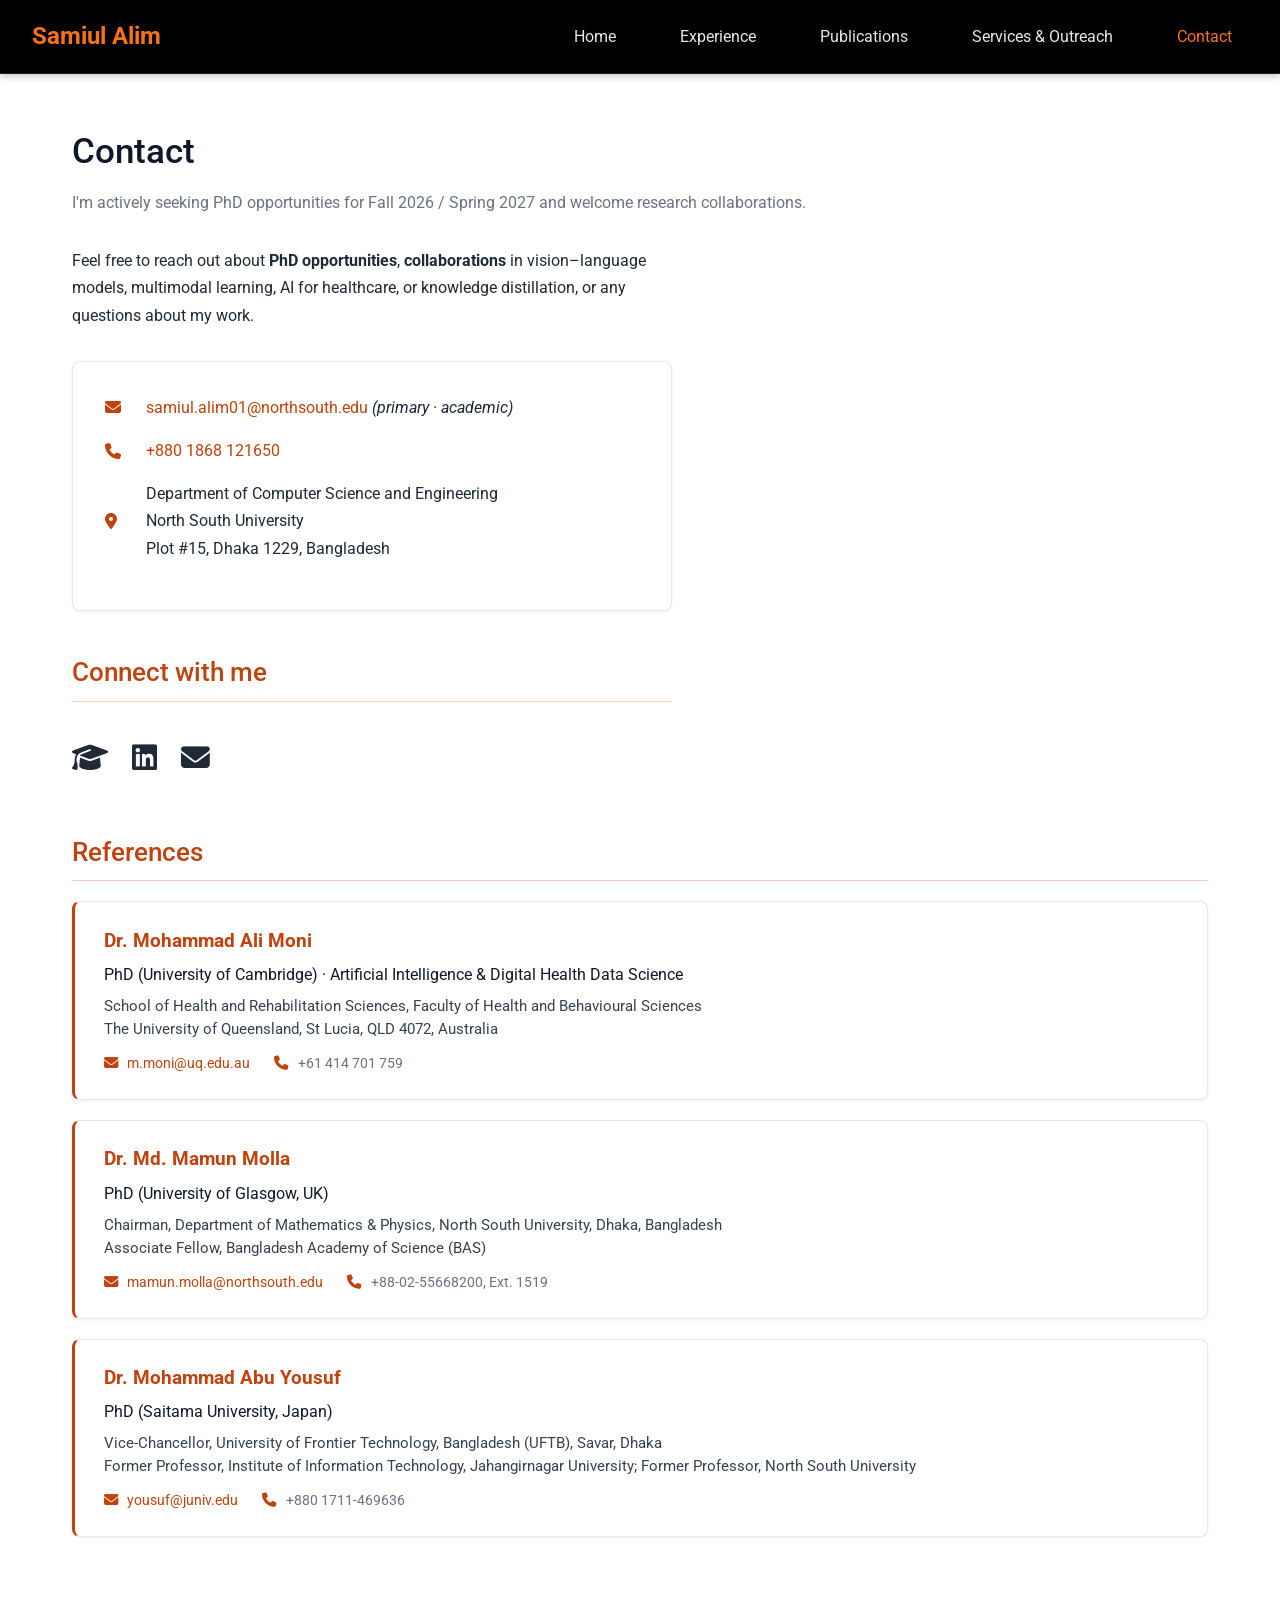
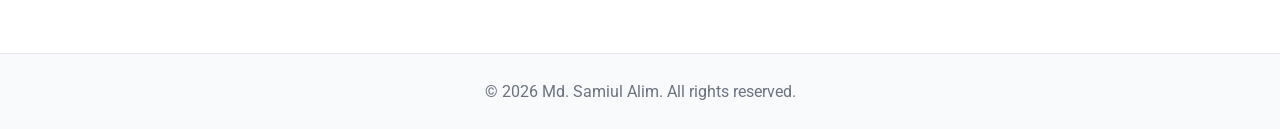
==== contact.html @ b7daf75d "sam" ====
<!DOCTYPE html>
<html lang="en">
<head>
    <meta charset="UTF-8">
    <meta name="viewport" content="width=device-width, initial-scale=1.0">
    <title>Contact &mdash; Md. Samiul Alim</title>
    <link rel="stylesheet" href="css/styles.css">
    <link rel="preconnect" href="https://fonts.googleapis.com">
    <link rel="preconnect" href="https://fonts.gstatic.com" crossorigin>
    <link href="https://fonts.googleapis.com/css2?family=Roboto:wght@300;400;500;700&display=swap" rel="stylesheet">
    <link rel="stylesheet" href="https://cdnjs.cloudflare.com/ajax/libs/font-awesome/6.4.0/css/all.min.css">
</head>
<body>
    <!-- Navigation -->
    <nav class="navbar">
        <div class="nav-brand">
            <a href="index.html">Samiul Alim</a>
        </div>
        <ul class="nav-links">
            <li><a href="index.html">Home</a></li>
            <li><a href="experience.html">Experience</a></li>
            <li><a href="publications.html">Publications</a></li>
            <li><a href="services.html">Services &amp; Outreach</a></li>
            <li><a href="contact.html" class="active">Contact</a></li>
        </ul>
        <div class="nav-toggle" id="navToggle">
            <span></span>
            <span></span>
            <span></span>
        </div>
    </nav>

    <!-- Main Content -->
    <main class="main-content">
        <div class="page-header">
            <h1>Contact</h1>
            <p class="page-subtitle">I'm actively seeking PhD opportunities for Fall&nbsp;2026 / Spring&nbsp;2027 and welcome research collaborations.</p>
        </div>

        <section class="contact-section">
            <p style="margin-bottom: 2rem;">
                Feel free to reach out about <strong>PhD opportunities</strong>, <strong>collaborations</strong>
                in vision&ndash;language models, multimodal learning, AI for healthcare, or knowledge
                distillation, or any questions about my work.
            </p>

            <div class="contact-info">
                <p>
                    <i class="fas fa-envelope"></i>
                    <span><a href="mailto:samiul.alim01@northsouth.edu">samiul.alim01@northsouth.edu</a> <em>(primary &middot; academic)</em></span>
                </p>
                <p>
                    <i class="fas fa-phone"></i>
                    <span><a href="tel:+8801868121650">+880 1868 121650</a></span>
                </p>
                <p>
                    <i class="fas fa-map-marker-alt"></i>
                    <span>Department of Computer Science and Engineering<br>
                    North South University<br>
                    Plot&nbsp;#15, Dhaka 1229, Bangladesh
                    </span>
                </p>
            </div>

            <h2 class="section-heading">Connect with me</h2>

            <div class="social-links">
                <a href="https://scholar.google.com/citations?user=IoSDUSQAAAAJ&amp;hl=en" target="_blank" rel="noopener" title="Google Scholar">
                    <i class="fas fa-graduation-cap"></i>
                </a>
                <a href="https://www.linkedin.com/in/md-samiul-alim-12464720a/" target="_blank" rel="noopener" title="LinkedIn">
                    <i class="fab fa-linkedin"></i>
                </a>
                <a href="mailto:samiul.alim01@northsouth.edu" title="Email">
                    <i class="fas fa-envelope"></i>
                </a>
            </div>
        </section>

        <!-- References -->
        <section class="references-section">
            <h2 class="section-heading">References</h2>

            <div class="reference-card">
                <h3>Dr.&nbsp;Mohammad Ali Moni</h3>
                <div class="ref-title">PhD (University of Cambridge) &middot; Artificial Intelligence &amp; Digital Health Data Science</div>
                <div class="ref-affiliation">School of Health and Rehabilitation Sciences, Faculty of Health and Behavioural Sciences<br>The University of Queensland, St&nbsp;Lucia, QLD&nbsp;4072, Australia</div>
                <div class="ref-contact">
                    <span><i class="fas fa-envelope"></i> <a href="mailto:m.moni@uq.edu.au">m.moni@uq.edu.au</a></span>
                    <span><i class="fas fa-phone"></i> +61 414 701 759</span>
                </div>
            </div>

            <div class="reference-card">
                <h3>Dr.&nbsp;Md.&nbsp;Mamun Molla</h3>
                <div class="ref-title">PhD (University of Glasgow, UK)</div>
                <div class="ref-affiliation">Chairman, Department of Mathematics &amp; Physics, North South University, Dhaka, Bangladesh<br>Associate Fellow, Bangladesh Academy of Science (BAS)</div>
                <div class="ref-contact">
                    <span><i class="fas fa-envelope"></i> <a href="mailto:mamun.molla@northsouth.edu">mamun.molla@northsouth.edu</a></span>
                    <span><i class="fas fa-phone"></i> +88-02-55668200, Ext.&nbsp;1519</span>
                </div>
            </div>

            <div class="reference-card">
                <h3>Dr.&nbsp;Mohammad Abu Yousuf</h3>
                <div class="ref-title">PhD (Saitama University, Japan)</div>
                <div class="ref-affiliation">Vice-Chancellor, University of Frontier Technology, Bangladesh (UFTB), Savar, Dhaka<br>Former Professor, Institute of Information Technology, Jahangirnagar University; Former Professor, North South University</div>
                <div class="ref-contact">
                    <span><i class="fas fa-envelope"></i> <a href="mailto:yousuf@juniv.edu">yousuf@juniv.edu</a></span>
                    <span><i class="fas fa-phone"></i> +880 1711-469636</span>
                </div>
            </div>
        </section>
    </main>

    <!-- Footer -->
    <footer class="footer">
        <p>&copy; 2026 Md. Samiul Alim. All rights reserved.</p>
    </footer>

    <script src="js/main.js"></script>
</body>
</html>
---- css/styles.css ----
/* Reset and Base Styles */
* {
    margin: 0;
    padding: 0;
    box-sizing: border-box;
}

body {
    font-family: 'Roboto', sans-serif;
    background-color: #ffffff;
    color: #1f2937;
    line-height: 1.7;
    min-height: 100vh;
}

a {
    color: #c2410c;
    text-decoration: none;
    transition: color 0.3s ease;
}

a:hover {
    color: #9a3412;
    text-decoration: underline;
}

/* Navigation */
.navbar {
    background-color: #000000;
    padding: 1rem 2rem;
    display: flex;
    justify-content: space-between;
    align-items: center;
    position: sticky;
    top: 0;
    z-index: 1000;
    box-shadow: 0 2px 8px rgba(0, 0, 0, 0.25);
    border-bottom: 1px solid #1f1f1f;
}

.nav-brand a {
    font-size: 1.5rem;
    font-weight: 700;
    color: #f97316;
}

.nav-brand a:hover {
    text-decoration: none;
    color: #fb923c;
}

.nav-links {
    display: flex;
    list-style: none;
    gap: 2rem;
}

.nav-links a {
    color: #e5e7eb;
    font-weight: 400;
    padding: 0.5rem 1rem;
    transition: all 0.3s ease;
}

.nav-links a:hover,
.nav-links a.active {
    color: #f97316;
    text-decoration: none;
}

.nav-toggle {
    display: none;
    flex-direction: column;
    cursor: pointer;
    gap: 5px;
}

.nav-toggle span {
    width: 25px;
    height: 3px;
    background-color: #e5e7eb;
    transition: 0.3s;
}

/* Main Content */
.main-content {
    max-width: 1200px;
    margin: 0 auto;
    padding: 3rem 2rem;
}

/* Hero Section */
.hero-section {
    margin-bottom: 4rem;
}

.profile-container {
    display: flex;
    gap: 3rem;
    align-items: flex-start;
}

.profile-image {
    flex-shrink: 0;
}

.profile-image img {
    width: 280px;
    height: 330px;
    object-fit: cover;
    border-radius: 8px;
    box-shadow: 0 4px 20px rgba(0, 0, 0, 0.12);
    border: 1px solid #e5e7eb;
}

.profile-info h1 {
    font-size: 2.5rem;
    color: #0f172a;
    margin-bottom: 1.5rem;
    font-weight: 500;
}

.profile-info p {
    margin-bottom: 1rem;
    text-align: justify;
    color: #1f2937;
}

.profile-info .intro {
    font-size: 1.05rem;
}

/* News Section */
.news-section {
    margin-top: 3rem;
}

.news-section h2 {
    font-size: 2rem;
    color: #0f172a;
    margin-bottom: 1.5rem;
    font-weight: 400;
}

.news-list {
    list-style: none;
}

.news-list li {
    position: relative;
    padding: 0.9rem 0 0.9rem 1.6rem;
    border-bottom: 1px solid #e5e7eb;
    line-height: 1.7;
    color: #1f2937;
}

.news-list li:last-child {
    border-bottom: none;
}

.news-icon {
    position: absolute;
    left: 0;
    top: 1.1rem;
    color: #c2410c;
    font-size: 0.7rem;
    line-height: 1;
}

.news-list em {
    color: #6b7280;
    font-style: italic;
    font-size: 0.9rem;
    margin-left: 0.3rem;
    white-space: nowrap;
}

.news-list strong {
    color: #0f172a;
}

/* Page Header */
.page-header {
    margin-bottom: 2rem;
}

.page-header h1 {
    font-size: 2.2rem;
    color: #0f172a;
    font-weight: 500;
}

/* Experience Section */
.experience-item {
    background-color: #ffffff;
    padding: 1.5rem 2rem;
    border-radius: 8px;
    margin-bottom: 1.5rem;
    box-shadow: 0 1px 3px rgba(0, 0, 0, 0.06);
    border: 1px solid #e5e7eb;
}

.experience-item h3 {
    color: #c2410c;
    font-size: 1.3rem;
    margin-bottom: 0.5rem;
}

.experience-item .company {
    color: #0f172a;
    font-size: 1.1rem;
    margin-bottom: 0.3rem;
}

.experience-item .duration {
    color: #6b7280;
    font-size: 0.95rem;
    margin-bottom: 1rem;
}

.experience-item p {
    color: #1f2937;
}

/* Publications Section */
.publication-item {
    background-color: #ffffff;
    padding: 1.5rem 2rem;
    border-radius: 8px;
    margin-bottom: 1.5rem;
    box-shadow: 0 1px 3px rgba(0, 0, 0, 0.06);
    border: 1px solid #e5e7eb;
    display: flex;
    align-items: flex-start;
    gap: 1.5rem;
}

.pub-figure {
    flex: 0 0 220px;
    align-self: center;
    background: linear-gradient(135deg, #f9fafb, #f3f4f6);
    border: 1px solid #e5e7eb;
    border-radius: 8px;
    overflow: hidden;
    aspect-ratio: 11 / 8;
    display: flex;
    align-items: center;
    justify-content: center;
    transition: transform 0.25s ease, border-color 0.25s ease;
}

.pub-figure:hover {
    transform: translateY(-2px);
    border-color: #c2410c;
}

.pub-figure img {
    width: 100%;
    height: 100%;
    object-fit: contain;
    display: block;
}

.pub-body {
    flex: 1;
    min-width: 0;
}

.publication-item h3 {
    color: #0f172a;
    font-size: 1.1rem;
    margin-bottom: 0.8rem;
    line-height: 1.5;
}

.publication-item .authors {
    color: #374151;
    font-size: 0.95rem;
    margin-bottom: 0.5rem;
}

.publication-item .venue {
    color: #c2410c;
    font-style: italic;
    margin-bottom: 0.8rem;
}

.publication-item .links a {
    margin-right: 1rem;
    font-size: 0.9rem;
}

/* Services Section */
.services-section h2 {
    font-size: 1.8rem;
    color: #0f172a;
    margin-top: 2rem;
    margin-bottom: 1rem;
    font-weight: 400;
}

.services-list {
    list-style: none;
}

.services-list li {
    padding: 0.6rem 0;
    display: flex;
    align-items: center;
    gap: 0.8rem;
}

.services-list li::before {
    content: "■";
    color: #c2410c;
    font-size: 0.6rem;
}

/* Contact Section */
.contact-section {
    max-width: 600px;
}

.contact-info {
    background-color: #ffffff;
    padding: 2rem;
    border-radius: 8px;
    margin-bottom: 2rem;
    border: 1px solid #e5e7eb;
    box-shadow: 0 1px 3px rgba(0, 0, 0, 0.06);
}

.contact-info p {
    display: flex;
    align-items: center;
    gap: 1rem;
    margin-bottom: 1rem;
    color: #1f2937;
}

.contact-info i {
    color: #c2410c;
    width: 25px;
}

.social-links {
    display: flex;
    gap: 1.5rem;
    margin-top: 2rem;
}

.social-links a {
    font-size: 1.8rem;
    color: #1f2937;
    transition: color 0.3s ease;
}

.social-links a:hover {
    color: #c2410c;
}

/* Footer */
.footer {
    background-color: #f9fafb;
    text-align: center;
    padding: 1.5rem;
    margin-top: 3rem;
    color: #6b7280;
    border-top: 1px solid #e5e7eb;
}

/* Responsive Design */
@media (max-width: 768px) {
    .nav-links {
        display: none;
        position: absolute;
        top: 100%;
        left: 0;
        right: 0;
        background-color: #000000;
        flex-direction: column;
        padding: 1rem;
        gap: 0;
        border-bottom: 1px solid #1f1f1f;
        box-shadow: 0 2px 8px rgba(0, 0, 0, 0.25);
    }

    .nav-links.active {
        display: flex;
    }

    .nav-links li {
        padding: 0.5rem 0;
    }

    .nav-toggle {
        display: flex;
    }

    .profile-container {
        flex-direction: column;
        align-items: center;
        text-align: center;
    }

    .profile-image img {
        width: 200px;
        height: 250px;
    }

    .profile-info h1 {
        font-size: 2rem;
    }

    .profile-info p {
        text-align: left;
    }

    .main-content {
        padding: 2rem 1rem;
    }
}

@media (max-width: 480px) {
    .navbar {
        padding: 1rem;
    }

    .nav-brand a {
        font-size: 1.2rem;
    }

    .profile-info h1 {
        font-size: 1.6rem;
    }

    .news-section h2 {
        font-size: 1.5rem;
    }
}

/* ===== Additions for Prospective-PhD Layout ===== */

/* Section heading shared style */
.section-heading {
    color: #c2410c;
    font-size: 1.6rem;
    font-weight: 500;
    margin-top: 2.5rem;
    margin-bottom: 1.25rem;
    padding-bottom: 0.4rem;
    border-bottom: 1px solid rgba(194, 65, 12, 0.25);
}

/* Page subtitle under page header */
.page-subtitle {
    color: #6b7280;
    font-size: 1rem;
    margin-top: 0.5rem;
    max-width: 800px;
    line-height: 1.6;
}

/* Hero — tagline + pills */
.tagline {
    margin-bottom: 1.25rem !important;
    display: flex;
    flex-wrap: wrap;
    gap: 0.5rem;
}

.tag-pill {
    display: inline-block;
    background: linear-gradient(90deg, #f97316, #ea580c);
    color: #ffffff;
    font-weight: 600;
    font-size: 0.85rem;
    padding: 0.3rem 0.85rem;
    border-radius: 999px;
    letter-spacing: 0.3px;
}

.tag-pill.subtle {
    background: transparent;
    color: #c2410c;
    border: 1px solid rgba(194, 65, 12, 0.5);
}

/* Profile image quick links */
.profile-quick-links {
    display: flex;
    justify-content: center;
    gap: 1rem;
    margin-top: 1rem;
}

.profile-quick-links a {
    display: inline-flex;
    align-items: center;
    justify-content: center;
    width: 38px;
    height: 38px;
    border-radius: 50%;
    background-color: #f3f4f6;
    color: #1f2937;
    font-size: 1rem;
    transition: all 0.25s ease;
    border: 1px solid #e5e7eb;
}

.profile-quick-links a:hover {
    background-color: #c2410c;
    color: #ffffff;
    border-color: #c2410c;
    transform: translateY(-2px);
    text-decoration: none;
}

/* Research interests grid */
.interests-section {
    margin-top: 3rem;
}

.interests-section h2 {
    font-size: 2rem;
    color: #0f172a;
    margin-bottom: 1.25rem;
    font-weight: 400;
}

.interests-grid {
    display: flex;
    flex-wrap: wrap;
    gap: 0.7rem;
}

.interest-pill {
    background-color: #ffffff;
    color: #1f2937;
    border: 1px solid rgba(194, 65, 12, 0.35);
    padding: 0.5rem 1rem;
    border-radius: 999px;
    font-size: 0.92rem;
    transition: all 0.25s ease;
}

.interest-pill:hover {
    background-color: #c2410c;
    color: #ffffff;
    border-color: #c2410c;
}

/* Experience list bullets */
.exp-list {
    list-style: none;
    padding-left: 0;
    margin-top: 0.6rem;
}

.exp-list li {
    position: relative;
    padding-left: 1.2rem;
    margin-bottom: 0.55rem;
    line-height: 1.65;
    color: #1f2937;
}

.exp-list li::before {
    content: "\25B8"; /* ▸ */
    position: absolute;
    left: 0;
    top: 0;
    color: #c2410c;
    font-size: 0.9rem;
}

.exp-list code {
    background-color: rgba(194, 65, 12, 0.08);
    color: #9a3412;
    padding: 0.1rem 0.4rem;
    border-radius: 4px;
    font-size: 0.88em;
    font-family: "Courier New", Courier, monospace;
    border: 1px solid rgba(194, 65, 12, 0.18);
}

/* Skills card */
.skills-card {
    padding: 1.5rem 2rem;
}

.skill-row {
    display: flex;
    flex-wrap: wrap;
    align-items: flex-start;
    gap: 0.8rem;
    padding: 0.7rem 0;
    border-bottom: 1px dashed #e5e7eb;
}

.skill-row:last-child {
    border-bottom: none;
}

.skill-label {
    flex: 0 0 170px;
    color: #c2410c;
    font-weight: 500;
    font-size: 0.95rem;
}

.skill-pills {
    flex: 1;
    display: flex;
    flex-wrap: wrap;
    gap: 0.45rem;
}

.skill-pill {
    background-color: rgba(194, 65, 12, 0.08);
    color: #1f2937;
    border: 1px solid rgba(194, 65, 12, 0.22);
    padding: 0.25rem 0.7rem;
    border-radius: 6px;
    font-size: 0.85rem;
}

/* Publication stats bar */
.pub-stats {
    display: grid;
    grid-template-columns: repeat(4, 1fr);
    gap: 1rem;
    margin-bottom: 2.5rem;
}

.stat-card {
    background-color: #ffffff;
    padding: 1.2rem 1rem;
    border-radius: 8px;
    text-align: center;
    border: 1px solid #e5e7eb;
    border-top: 3px solid #c2410c;
    box-shadow: 0 1px 3px rgba(0, 0, 0, 0.06);
}

.stat-num {
    font-size: 2rem;
    font-weight: 700;
    color: #c2410c;
    line-height: 1;
}

.stat-label {
    color: #6b7280;
    font-size: 0.85rem;
    margin-top: 0.3rem;
    letter-spacing: 0.3px;
}

/* Publication item — id and badges */
.publication-item {
    position: relative;
}

.pub-id {
    display: inline-block;
    background-color: rgba(194, 65, 12, 0.1);
    color: #c2410c;
    font-weight: 600;
    font-size: 0.8rem;
    padding: 0.2rem 0.55rem;
    border-radius: 4px;
    margin-bottom: 0.5rem;
    letter-spacing: 0.5px;
    border: 1px solid rgba(194, 65, 12, 0.25);
}

.publication-item .venue {
    display: flex;
    flex-wrap: wrap;
    gap: 0.4rem;
    align-items: center;
}

.badge {
    display: inline-block;
    font-size: 0.72rem;
    font-weight: 600;
    padding: 0.18rem 0.55rem;
    border-radius: 4px;
    letter-spacing: 0.4px;
    font-style: normal;
    text-transform: uppercase;
}

.badge-q1 {
    background-color: #16a34a;
    color: #ffffff;
}

.badge-impact {
    background-color: #ecfdf5;
    color: #166534;
    border: 1px solid #86efac;
}

.badge-core {
    background-color: #2563eb;
    color: #ffffff;
}

.badge-accept {
    background-color: #eff6ff;
    color: #1e40af;
    border: 1px solid #93c5fd;
}

.badge-status {
    background-color: #d97706;
    color: #ffffff;
}

.badge-prep {
    background-color: #f5f3ff;
    color: #6b21a8;
    border: 1px solid #d8b4fe;
}

.pub-desc {
    color: #374151;
    font-size: 0.95rem;
    margin-top: 0.6rem;
    line-height: 1.6;
}

/* Service cards */
.service-card {
    background-color: #ffffff;
    padding: 1.4rem 1.8rem;
    border-radius: 8px;
    margin-bottom: 1.25rem;
    box-shadow: 0 1px 3px rgba(0, 0, 0, 0.06);
    border: 1px solid #e5e7eb;
    border-left: 3px solid #c2410c;
}

.service-card-head {
    display: flex;
    justify-content: space-between;
    align-items: baseline;
    flex-wrap: wrap;
    gap: 0.5rem;
    margin-bottom: 0.3rem;
}

.service-card h3 {
    color: #0f172a;
    font-size: 1.15rem;
    margin: 0;
}

.service-date {
    color: #c2410c;
    font-size: 0.9rem;
    font-style: italic;
    white-space: nowrap;
}

.service-org {
    color: #6b7280;
    font-size: 0.95rem;
    margin-bottom: 0.7rem;
}

/* Override default services-list bullet rule for old code paths */
.services-section h2 {
    font-size: 1.6rem;
}

/* References */
.references-section {
    margin-top: 3rem;
}

.reference-card {
    background-color: #ffffff;
    padding: 1.4rem 1.8rem;
    border-radius: 8px;
    margin-bottom: 1.25rem;
    box-shadow: 0 1px 3px rgba(0, 0, 0, 0.06);
    border: 1px solid #e5e7eb;
    border-left: 3px solid #c2410c;
}

.reference-card h3 {
    color: #c2410c;
    font-size: 1.2rem;
    margin-bottom: 0.3rem;
}

.ref-title {
    color: #0f172a;
    font-size: 0.98rem;
    margin-bottom: 0.4rem;
}

.ref-affiliation {
    color: #374151;
    font-size: 0.92rem;
    margin-bottom: 0.7rem;
    line-height: 1.55;
}

.ref-contact {
    display: flex;
    flex-wrap: wrap;
    gap: 1.5rem;
    color: #6b7280;
    font-size: 0.9rem;
}

.ref-contact i {
    color: #c2410c;
    margin-right: 0.4rem;
}

/* Responsive — additions */
@media (max-width: 768px) {
    .pub-stats {
        grid-template-columns: repeat(2, 1fr);
    }

    .skill-row {
        flex-direction: column;
        gap: 0.5rem;
    }

    .skill-label {
        flex: none;
    }

    .profile-quick-links {
        margin-top: 1.25rem;
    }

    .ref-contact {
        flex-direction: column;
        gap: 0.4rem;
    }

    .publication-item {
        flex-direction: column;
        gap: 1rem;
        padding: 1.25rem;
    }

    .pub-figure {
        flex: none;
        width: 100%;
        max-width: 320px;
        aspect-ratio: 16 / 10;
    }
}

@media (max-width: 480px) {
    .pub-stats {
        grid-template-columns: 1fr 1fr;
    }

    .stat-num {
        font-size: 1.6rem;
    }

    .section-heading {
        font-size: 1.35rem;
    }
}
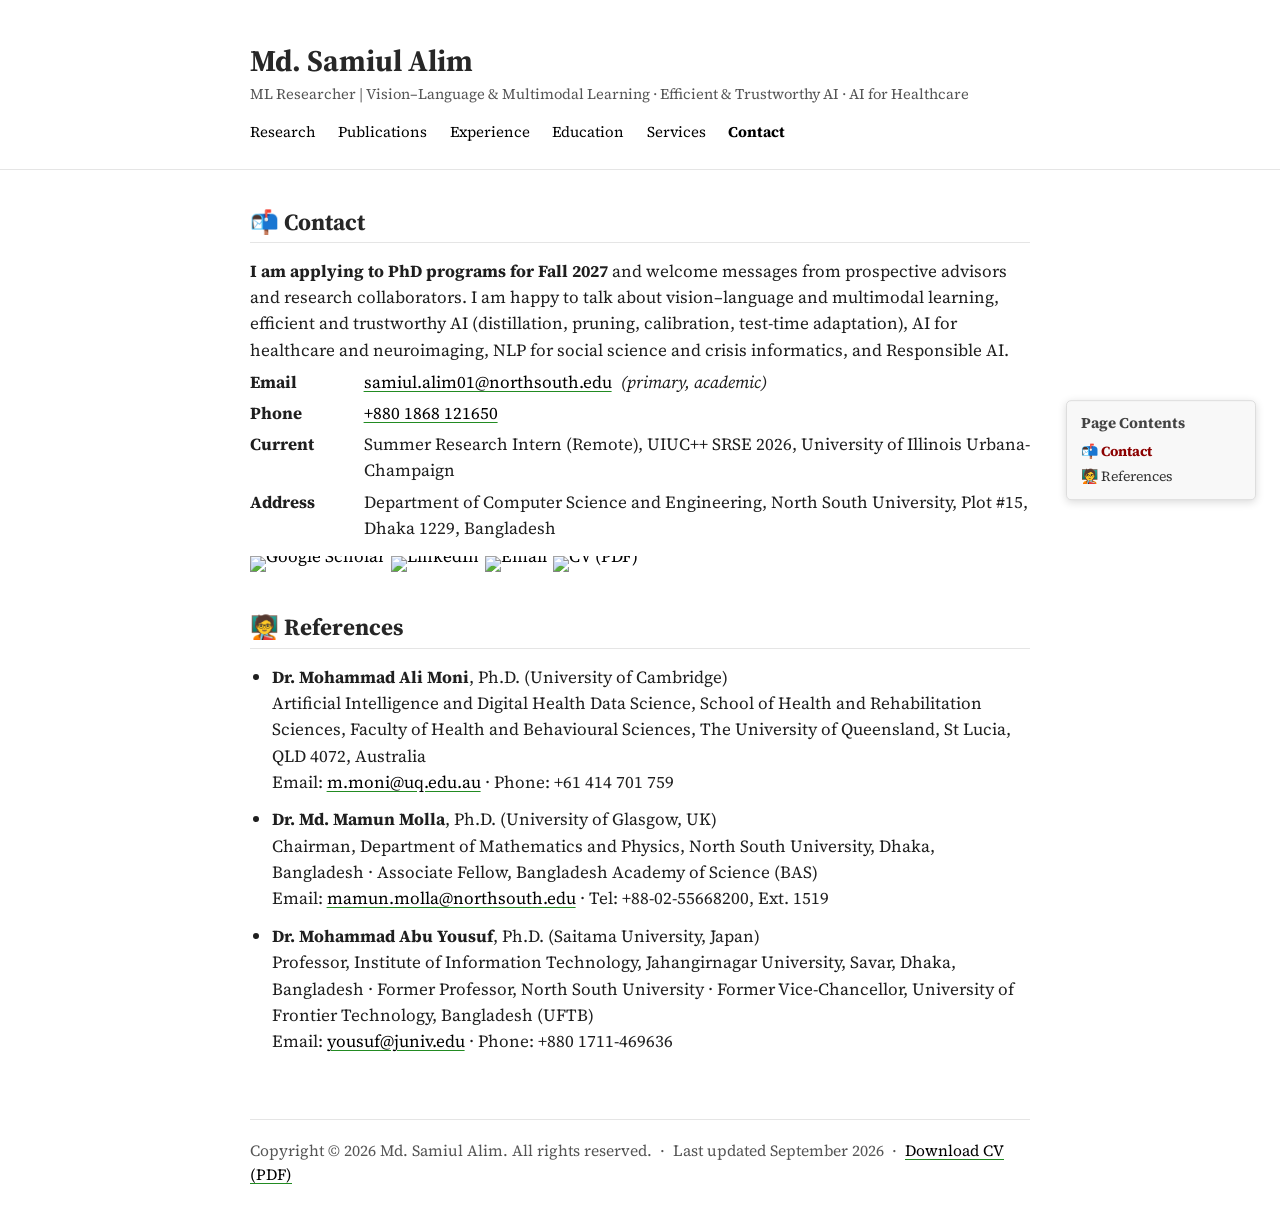
==== commit 15c69efd: "s" ====
--- a/contact.html
+++ b/contact.html
@@ -3,121 +3,93 @@
 <head>
     <meta charset="UTF-8">
     <meta name="viewport" content="width=device-width, initial-scale=1.0">
-    <title>Contact &mdash; Md. Samiul Alim</title>
-    <link rel="stylesheet" href="css/styles.css">
+    <title>Md. Samiul Alim — Contact</title>
+    <meta name="description" content="Contact Md. Samiul Alim, prospective PhD student (Fall 2027) in vision–language and multimodal learning, efficient and trustworthy AI, and AI for healthcare.">
+    <link rel="icon" href="data:image/svg+xml,%3Csvg xmlns='http://www.w3.org/2000/svg' viewBox='0 0 64 64'%3E%3Crect width='64' height='64' rx='12' fill='%238b0000'/%3E%3Ctext x='32' y='43' font-family='Georgia,serif' font-size='30' font-weight='700' fill='white' text-anchor='middle'%3ESA%3C/text%3E%3C/svg%3E">
     <link rel="preconnect" href="https://fonts.googleapis.com">
     <link rel="preconnect" href="https://fonts.gstatic.com" crossorigin>
-    <link href="https://fonts.googleapis.com/css2?family=Roboto:wght@300;400;500;700&display=swap" rel="stylesheet">
-    <link rel="stylesheet" href="https://cdnjs.cloudflare.com/ajax/libs/font-awesome/6.4.0/css/all.min.css">
+    <link href="https://fonts.googleapis.com/css2?family=Source+Serif+4:ital,opsz,wght@0,8..60,400;0,8..60,600;0,8..60,700;1,8..60,400;1,8..60,600&display=swap" rel="stylesheet">
+    <link rel="stylesheet" href="css/styles.css">
 </head>
 <body>
-    <!-- Navigation -->
-    <nav class="navbar">
-        <div class="nav-brand">
-            <a href="index.html">Samiul Alim</a>
+<div class="wrapper">
+
+    <div class="navbar container">
+        <div class="brand">
+            <a href="index.html" class="author-name">Md. Samiul Alim</a>
+            <span class="author-tagline">ML Researcher | Vision&ndash;Language &amp; Multimodal Learning &middot; Efficient &amp; Trustworthy AI &middot; AI for Healthcare</span>
         </div>
-        <ul class="nav-links">
-            <li><a href="index.html">Home</a></li>
+        <ul class="navbar-ul">
+            <li><a href="index.html">Research</a></li>
+            <li><a href="publications.html">Publications</a></li>
             <li><a href="experience.html">Experience</a></li>
-            <li><a href="publications.html">Publications</a></li>
-            <li><a href="services.html">Services &amp; Outreach</a></li>
-            <li><a href="contact.html" class="active">Contact</a></li>
+            <li><a href="education.html">Education</a></li>
+            <li><a href="services.html">Services</a></li>
+            <li><a href="contact.html" class="current">Contact</a></li>
         </ul>
-        <div class="nav-toggle" id="navToggle">
-            <span></span>
-            <span></span>
-            <span></span>
-        </div>
-    </nav>
+    </div>
+    <hr>
 
-    <!-- Main Content -->
-    <main class="main-content">
-        <div class="page-header">
-            <h1>Contact</h1>
-            <p class="page-subtitle">I'm actively seeking PhD opportunities for Fall&nbsp;2026 / Spring&nbsp;2027 and welcome research collaborations.</p>
-        </div>
+    <div class="container content">
 
-        <section class="contact-section">
-            <p style="margin-bottom: 2rem;">
-                Feel free to reach out about <strong>PhD opportunities</strong>, <strong>collaborations</strong>
-                in vision&ndash;language models, multimodal learning, AI for healthcare, or knowledge
-                distillation, or any questions about my work.
-            </p>
-
-            <div class="contact-info">
-                <p>
-                    <i class="fas fa-envelope"></i>
-                    <span><a href="mailto:samiul.alim01@northsouth.edu">samiul.alim01@northsouth.edu</a> <em>(primary &middot; academic)</em></span>
-                </p>
-                <p>
-                    <i class="fas fa-phone"></i>
-                    <span><a href="tel:+8801868121650">+880 1868 121650</a></span>
-                </p>
-                <p>
-                    <i class="fas fa-map-marker-alt"></i>
-                    <span>Department of Computer Science and Engineering<br>
-                    North South University<br>
-                    Plot&nbsp;#15, Dhaka 1229, Bangladesh
-                    </span>
-                </p>
-            </div>
-
-            <h2 class="section-heading">Connect with me</h2>
-
-            <div class="social-links">
-                <a href="https://scholar.google.com/citations?user=IoSDUSQAAAAJ&amp;hl=en" target="_blank" rel="noopener" title="Google Scholar">
-                    <i class="fas fa-graduation-cap"></i>
-                </a>
-                <a href="https://www.linkedin.com/in/md-samiul-alim-12464720a/" target="_blank" rel="noopener" title="LinkedIn">
-                    <i class="fab fa-linkedin"></i>
-                </a>
-                <a href="mailto:samiul.alim01@northsouth.edu" title="Email">
-                    <i class="fas fa-envelope"></i>
-                </a>
-            </div>
-        </section>
+        <!-- Contact -->
+        <h2 id="contact">📬 Contact</h2>
+        <hr>
+        <p>
+            <b>I am applying to PhD programs for Fall 2027</b> and welcome messages from prospective advisors and research
+            collaborators. I am happy to talk about vision&ndash;language and multimodal learning, efficient and
+            trustworthy AI (distillation, pruning, calibration, test-time adaptation), AI for healthcare and neuroimaging,
+            NLP for social science and crisis informatics, and Responsible AI.
+        </p>
+        <ul class="contact-list">
+            <li><span class="label">Email</span> <a href="mailto:samiul.alim01@northsouth.edu">samiul.alim01@northsouth.edu</a> <i>(primary, academic)</i></li>
+            <li><span class="label">Phone</span> <a href="tel:+8801868121650">+880 1868 121650</a></li>
+            <li><span class="label">Current</span> Summer Research Intern (Remote), UIUC++ SRSE 2026, University of Illinois Urbana-Champaign</li>
+            <li><span class="label">Address</span> Department of Computer Science and Engineering, North South University, Plot&nbsp;#15, Dhaka 1229, Bangladesh</li>
+        </ul>
+        <p class="badge-row">
+            <a href="https://scholar.google.com/citations?user=IoSDUSQAAAAJ&amp;hl=en" target="_blank" rel="noopener" aria-label="Google Scholar">
+                <img src="https://img.shields.io/badge/Google%20Scholar-%2320beff?style=flat-square&amp;logo=google-scholar&amp;color=1f1f15" alt="Google Scholar"></a>
+            <a href="https://www.linkedin.com/in/md-samiul-alim-12464720a/" target="_blank" rel="noopener" aria-label="LinkedIn">
+                <img src="https://img.shields.io/badge/LinkedIn-%2320beff?style=flat-square&amp;logo=linkedin&amp;color=0047AD" alt="LinkedIn"></a>
+            <a href="mailto:samiul.alim01@northsouth.edu" aria-label="Email">
+                <img src="https://img.shields.io/badge/Email-%2320beff?style=flat-square&amp;logo=gmail&amp;color=8B0000" alt="Email"></a>
+            <a href="CV_Md__Samiul_Alim.pdf" target="_blank" rel="noopener" aria-label="Curriculum Vitae (PDF)">
+                <img src="https://img.shields.io/badge/CV%20(PDF)-%2320beff?style=flat-square&amp;color=360893" alt="CV (PDF)"></a>
+        </p>
 
         <!-- References -->
-        <section class="references-section">
-            <h2 class="section-heading">References</h2>
+        <h2 id="references">🧑‍🏫 References</h2>
+        <hr>
+        <ul class="ref-list">
+            <li>
+                <p><b>Dr.&nbsp;Mohammad Ali Moni</b>, Ph.D. (University of Cambridge)<br>
+                    Artificial Intelligence and Digital Health Data Science, School of Health and Rehabilitation Sciences,
+                    Faculty of Health and Behavioural Sciences, The University of Queensland, St&nbsp;Lucia, QLD&nbsp;4072, Australia<br>
+                    Email: <a href="mailto:m.moni@uq.edu.au">m.moni@uq.edu.au</a> &middot; Phone: +61 414 701 759</p>
+            </li>
+            <li>
+                <p><b>Dr.&nbsp;Md.&nbsp;Mamun Molla</b>, Ph.D. (University of Glasgow, UK)<br>
+                    Chairman, Department of Mathematics and Physics, North South University, Dhaka, Bangladesh &middot;
+                    Associate Fellow, Bangladesh Academy of Science (BAS)<br>
+                    Email: <a href="mailto:mamun.molla@northsouth.edu">mamun.molla@northsouth.edu</a> &middot; Tel: +88-02-55668200, Ext.&nbsp;1519</p>
+            </li>
+            <li>
+                <p><b>Dr.&nbsp;Mohammad Abu Yousuf</b>, Ph.D. (Saitama University, Japan)<br>
+                    Professor, Institute of Information Technology, Jahangirnagar University, Savar, Dhaka, Bangladesh &middot;
+                    Former Professor, North South University &middot; Former Vice-Chancellor, University of Frontier Technology, Bangladesh (UFTB)<br>
+                    Email: <a href="mailto:yousuf@juniv.edu">yousuf@juniv.edu</a> &middot; Phone: +880 1711-469636</p>
+            </li>
+        </ul>
 
-            <div class="reference-card">
-                <h3>Dr.&nbsp;Mohammad Ali Moni</h3>
-                <div class="ref-title">PhD (University of Cambridge) &middot; Artificial Intelligence &amp; Digital Health Data Science</div>
-                <div class="ref-affiliation">School of Health and Rehabilitation Sciences, Faculty of Health and Behavioural Sciences<br>The University of Queensland, St&nbsp;Lucia, QLD&nbsp;4072, Australia</div>
-                <div class="ref-contact">
-                    <span><i class="fas fa-envelope"></i> <a href="mailto:m.moni@uq.edu.au">m.moni@uq.edu.au</a></span>
-                    <span><i class="fas fa-phone"></i> +61 414 701 759</span>
-                </div>
-            </div>
+        <p class="footer">Copyright &copy; 2026 Md. Samiul Alim. All rights reserved. &nbsp;&middot;&nbsp; Last updated September 2026 &nbsp;&middot;&nbsp; <a href="CV_Md__Samiul_Alim.pdf" target="_blank" rel="noopener">Download CV (PDF)</a></p>
+    </div>
+</div>
 
-            <div class="reference-card">
-                <h3>Dr.&nbsp;Md.&nbsp;Mamun Molla</h3>
-                <div class="ref-title">PhD (University of Glasgow, UK)</div>
-                <div class="ref-affiliation">Chairman, Department of Mathematics &amp; Physics, North South University, Dhaka, Bangladesh<br>Associate Fellow, Bangladesh Academy of Science (BAS)</div>
-                <div class="ref-contact">
-                    <span><i class="fas fa-envelope"></i> <a href="mailto:mamun.molla@northsouth.edu">mamun.molla@northsouth.edu</a></span>
-                    <span><i class="fas fa-phone"></i> +88-02-55668200, Ext.&nbsp;1519</span>
-                </div>
-            </div>
+<div id="page-contents">
+    <h4>Page Contents</h4>
+</div>
 
-            <div class="reference-card">
-                <h3>Dr.&nbsp;Mohammad Abu Yousuf</h3>
-                <div class="ref-title">PhD (Saitama University, Japan)</div>
-                <div class="ref-affiliation">Vice-Chancellor, University of Frontier Technology, Bangladesh (UFTB), Savar, Dhaka<br>Former Professor, Institute of Information Technology, Jahangirnagar University; Former Professor, North South University</div>
-                <div class="ref-contact">
-                    <span><i class="fas fa-envelope"></i> <a href="mailto:yousuf@juniv.edu">yousuf@juniv.edu</a></span>
-                    <span><i class="fas fa-phone"></i> +880 1711-469636</span>
-                </div>
-            </div>
-        </section>
-    </main>
-
-    <!-- Footer -->
-    <footer class="footer">
-        <p>&copy; 2026 Md. Samiul Alim. All rights reserved.</p>
-    </footer>
-
-    <script src="js/main.js"></script>
+<script src="js/main.js"></script>
 </body>
 </html>
--- a/css/styles.css
+++ b/css/styles.css
@@ -1,877 +1,618 @@
-/* Reset and Base Styles */
+/* ==========================================================================
+   Md. Samiul Alim — Academic Portfolio
+   Single-column, text-forward academic layout.
+   ========================================================================== */
+
+:root {
+    --text: #1f1f1f;
+    --muted: #555555;
+    --heading: #272727;
+    --accent: #8b0000;          /* venue names, stats box, tags */
+    --accent-soft: #fdf6f0;     /* stats inner boxes */
+    --link-line: #228b22;       /* link underline and hover */
+    --rule: rgba(0, 0, 0, 0.1);
+    --panel: #f8f8f8;
+    --font: 'Source Serif 4', Georgia, 'Times New Roman', serif;
+}
+
+/* Base ------------------------------------------------------------------- */
 * {
+    box-sizing: border-box;
+}
+
+html {
+    height: 100%;
     margin: 0;
     padding: 0;
-    box-sizing: border-box;
+    scroll-behavior: smooth;
 }
 
 body {
-    font-family: 'Roboto', sans-serif;
-    background-color: #ffffff;
-    color: #1f2937;
-    line-height: 1.7;
-    min-height: 100vh;
+    margin: 0;
+    font-family: var(--font);
+    font-size: 17px;
+    line-height: 1.55;
+    color: var(--text);
+    background: #ffffff;
+    -webkit-font-smoothing: antialiased;
+}
+
+b, strong {
+    font-weight: 700;
 }
 
 a {
-    color: #c2410c;
-    text-decoration: none;
-    transition: color 0.3s ease;
+    color: #000000;
+    text-decoration: underline;
+    text-underline-offset: 3px;
+    text-decoration-color: var(--link-line);
 }
 
 a:hover {
-    color: #9a3412;
-    text-decoration: underline;
-}
-
-/* Navigation */
+    color: var(--link-line);
+    text-decoration-color: var(--link-line);
+}
+
+a.plain {
+    text-decoration: none;
+}
+
+hr {
+    border: 0;
+    height: 0;
+    border-top: 1px solid var(--rule);
+    margin: 0 0 0.9rem 0;
+}
+
+img {
+    max-width: 100%;
+}
+
+p {
+    margin: 0.35rem 0;
+}
+
+h2 {
+    font-size: 1.45rem;
+    font-weight: 700;
+    color: var(--heading);
+    margin: 2.3rem 0 0.35rem 0;
+    line-height: 1.3;
+}
+
+h2 a {
+    text-decoration: none;
+}
+
+h2.hidden-header {
+    position: relative;
+    width: 100%;
+    height: 0;
+    margin: 0;
+    padding: 0;
+    overflow: hidden;
+    visibility: hidden;
+}
+
+h3 {
+    font-size: 1.1rem;
+    font-weight: 700;
+    margin: 1.4rem 0 0.3rem 0;
+}
+
+h4 {
+    margin: 0 0 0.5rem 0;
+}
+
+ul, ol {
+    margin: 0.3rem 0;
+    padding: 0 0 0 1.35rem;
+}
+
+li {
+    margin: 0.2rem 0;
+}
+
+li > ul, li > ol {
+    margin-top: 0.15rem;
+}
+
+code {
+    font-family: 'Courier New', Courier, monospace;
+    font-size: 0.92em;
+}
+
+/* Layout ----------------------------------------------------------------- */
+.wrapper {
+    min-height: 100%;
+}
+
+.container {
+    max-width: 820px;
+    margin: 0 auto;
+    padding: 0 20px;
+}
+
+/* Header / navigation ---------------------------------------------------- */
 .navbar {
-    background-color: #000000;
-    padding: 1rem 2rem;
     display: flex;
     justify-content: space-between;
-    align-items: center;
-    position: sticky;
-    top: 0;
-    z-index: 1000;
-    box-shadow: 0 2px 8px rgba(0, 0, 0, 0.25);
-    border-bottom: 1px solid #1f1f1f;
-}
-
-.nav-brand a {
-    font-size: 1.5rem;
-    font-weight: 700;
-    color: #f97316;
-}
-
-.nav-brand a:hover {
-    text-decoration: none;
-    color: #fb923c;
-}
-
-.nav-links {
+    align-items: flex-end;
+    flex-wrap: wrap;
+    gap: 0.75rem 1.5rem;
+    padding: 44px 20px 22px;
+}
+
+.brand {
     display: flex;
+    flex-direction: column;
+}
+
+.author-name {
+    font-size: 30px;
+    font-weight: 700;
+    color: var(--heading);
+    text-decoration: none;
+    line-height: 1.15;
+}
+
+.author-name:hover {
+    color: var(--heading);
+    text-decoration: none;
+}
+
+.author-tagline {
+    font-size: 11pt;
+    font-weight: 400;
+    color: var(--muted);
+    margin-top: 4px;
+}
+
+.navbar-ul {
     list-style: none;
-    gap: 2rem;
-}
-
-.nav-links a {
-    color: #e5e7eb;
-    font-weight: 400;
-    padding: 0.5rem 1rem;
-    transition: all 0.3s ease;
-}
-
-.nav-links a:hover,
-.nav-links a.active {
-    color: #f97316;
-    text-decoration: none;
-}
-
-.nav-toggle {
-    display: none;
-    flex-direction: column;
-    cursor: pointer;
-    gap: 5px;
-}
-
-.nav-toggle span {
-    width: 25px;
-    height: 3px;
-    background-color: #e5e7eb;
-    transition: 0.3s;
-}
-
-/* Main Content */
-.main-content {
-    max-width: 1200px;
-    margin: 0 auto;
-    padding: 3rem 2rem;
-}
-
-/* Hero Section */
-.hero-section {
-    margin-bottom: 4rem;
-}
-
-.profile-container {
-    display: flex;
-    gap: 3rem;
-    align-items: flex-start;
-}
-
-.profile-image {
-    flex-shrink: 0;
-}
-
-.profile-image img {
-    width: 280px;
-    height: 330px;
-    object-fit: cover;
-    border-radius: 8px;
-    box-shadow: 0 4px 20px rgba(0, 0, 0, 0.12);
-    border: 1px solid #e5e7eb;
-}
-
-.profile-info h1 {
-    font-size: 2.5rem;
-    color: #0f172a;
-    margin-bottom: 1.5rem;
-    font-weight: 500;
-}
-
-.profile-info p {
-    margin-bottom: 1rem;
-    text-align: justify;
-    color: #1f2937;
-}
-
-.profile-info .intro {
-    font-size: 1.05rem;
-}
-
-/* News Section */
-.news-section {
-    margin-top: 3rem;
-}
-
-.news-section h2 {
-    font-size: 2rem;
-    color: #0f172a;
-    margin-bottom: 1.5rem;
-    font-weight: 400;
-}
-
-.news-list {
-    list-style: none;
-}
-
-.news-list li {
-    position: relative;
-    padding: 0.9rem 0 0.9rem 1.6rem;
-    border-bottom: 1px solid #e5e7eb;
-    line-height: 1.7;
-    color: #1f2937;
-}
-
-.news-list li:last-child {
-    border-bottom: none;
-}
-
-.news-icon {
-    position: absolute;
-    left: 0;
-    top: 1.1rem;
-    color: #c2410c;
-    font-size: 0.7rem;
-    line-height: 1;
-}
-
-.news-list em {
-    color: #6b7280;
-    font-style: italic;
-    font-size: 0.9rem;
-    margin-left: 0.3rem;
-    white-space: nowrap;
-}
-
-.news-list strong {
-    color: #0f172a;
-}
-
-/* Page Header */
-.page-header {
-    margin-bottom: 2rem;
-}
-
-.page-header h1 {
-    font-size: 2.2rem;
-    color: #0f172a;
-    font-weight: 500;
-}
-
-/* Experience Section */
-.experience-item {
-    background-color: #ffffff;
-    padding: 1.5rem 2rem;
-    border-radius: 8px;
-    margin-bottom: 1.5rem;
-    box-shadow: 0 1px 3px rgba(0, 0, 0, 0.06);
-    border: 1px solid #e5e7eb;
-}
-
-.experience-item h3 {
-    color: #c2410c;
-    font-size: 1.3rem;
-    margin-bottom: 0.5rem;
-}
-
-.experience-item .company {
-    color: #0f172a;
-    font-size: 1.1rem;
-    margin-bottom: 0.3rem;
-}
-
-.experience-item .duration {
-    color: #6b7280;
-    font-size: 0.95rem;
-    margin-bottom: 1rem;
-}
-
-.experience-item p {
-    color: #1f2937;
-}
-
-/* Publications Section */
-.publication-item {
-    background-color: #ffffff;
-    padding: 1.5rem 2rem;
-    border-radius: 8px;
-    margin-bottom: 1.5rem;
-    box-shadow: 0 1px 3px rgba(0, 0, 0, 0.06);
-    border: 1px solid #e5e7eb;
-    display: flex;
-    align-items: flex-start;
-    gap: 1.5rem;
-}
-
-.pub-figure {
-    flex: 0 0 220px;
-    align-self: center;
-    background: linear-gradient(135deg, #f9fafb, #f3f4f6);
-    border: 1px solid #e5e7eb;
-    border-radius: 8px;
-    overflow: hidden;
-    aspect-ratio: 11 / 8;
-    display: flex;
-    align-items: center;
-    justify-content: center;
-    transition: transform 0.25s ease, border-color 0.25s ease;
-}
-
-.pub-figure:hover {
-    transform: translateY(-2px);
-    border-color: #c2410c;
-}
-
-.pub-figure img {
-    width: 100%;
-    height: 100%;
-    object-fit: contain;
-    display: block;
-}
-
-.pub-body {
-    flex: 1;
-    min-width: 0;
-}
-
-.publication-item h3 {
-    color: #0f172a;
-    font-size: 1.1rem;
-    margin-bottom: 0.8rem;
-    line-height: 1.5;
-}
-
-.publication-item .authors {
-    color: #374151;
-    font-size: 0.95rem;
-    margin-bottom: 0.5rem;
-}
-
-.publication-item .venue {
-    color: #c2410c;
-    font-style: italic;
-    margin-bottom: 0.8rem;
-}
-
-.publication-item .links a {
-    margin-right: 1rem;
-    font-size: 0.9rem;
-}
-
-/* Services Section */
-.services-section h2 {
-    font-size: 1.8rem;
-    color: #0f172a;
-    margin-top: 2rem;
-    margin-bottom: 1rem;
-    font-weight: 400;
-}
-
-.services-list {
-    list-style: none;
-}
-
-.services-list li {
-    padding: 0.6rem 0;
-    display: flex;
-    align-items: center;
-    gap: 0.8rem;
-}
-
-.services-list li::before {
-    content: "■";
-    color: #c2410c;
-    font-size: 0.6rem;
-}
-
-/* Contact Section */
-.contact-section {
-    max-width: 600px;
-}
-
-.contact-info {
-    background-color: #ffffff;
-    padding: 2rem;
-    border-radius: 8px;
-    margin-bottom: 2rem;
-    border: 1px solid #e5e7eb;
-    box-shadow: 0 1px 3px rgba(0, 0, 0, 0.06);
-}
-
-.contact-info p {
-    display: flex;
-    align-items: center;
-    gap: 1rem;
-    margin-bottom: 1rem;
-    color: #1f2937;
-}
-
-.contact-info i {
-    color: #c2410c;
-    width: 25px;
-}
-
-.social-links {
-    display: flex;
-    gap: 1.5rem;
-    margin-top: 2rem;
-}
-
-.social-links a {
-    font-size: 1.8rem;
-    color: #1f2937;
-    transition: color 0.3s ease;
-}
-
-.social-links a:hover {
-    color: #c2410c;
-}
-
-/* Footer */
-.footer {
-    background-color: #f9fafb;
-    text-align: center;
-    padding: 1.5rem;
-    margin-top: 3rem;
-    color: #6b7280;
-    border-top: 1px solid #e5e7eb;
-}
-
-/* Responsive Design */
-@media (max-width: 768px) {
-    .nav-links {
-        display: none;
-        position: absolute;
-        top: 100%;
-        left: 0;
-        right: 0;
-        background-color: #000000;
-        flex-direction: column;
-        padding: 1rem;
-        gap: 0;
-        border-bottom: 1px solid #1f1f1f;
-        box-shadow: 0 2px 8px rgba(0, 0, 0, 0.25);
-    }
-
-    .nav-links.active {
-        display: flex;
-    }
-
-    .nav-links li {
-        padding: 0.5rem 0;
-    }
-
-    .nav-toggle {
-        display: flex;
-    }
-
-    .profile-container {
-        flex-direction: column;
-        align-items: center;
-        text-align: center;
-    }
-
-    .profile-image img {
-        width: 200px;
-        height: 250px;
-    }
-
-    .profile-info h1 {
-        font-size: 2rem;
-    }
-
-    .profile-info p {
-        text-align: left;
-    }
-
-    .main-content {
-        padding: 2rem 1rem;
-    }
-}
-
-@media (max-width: 480px) {
-    .navbar {
-        padding: 1rem;
-    }
-
-    .nav-brand a {
-        font-size: 1.2rem;
-    }
-
-    .profile-info h1 {
-        font-size: 1.6rem;
-    }
-
-    .news-section h2 {
-        font-size: 1.5rem;
-    }
-}
-
-/* ===== Additions for Prospective-PhD Layout ===== */
-
-/* Section heading shared style */
-.section-heading {
-    color: #c2410c;
-    font-size: 1.6rem;
-    font-weight: 500;
-    margin-top: 2.5rem;
-    margin-bottom: 1.25rem;
-    padding-bottom: 0.4rem;
-    border-bottom: 1px solid rgba(194, 65, 12, 0.25);
-}
-
-/* Page subtitle under page header */
-.page-subtitle {
-    color: #6b7280;
-    font-size: 1rem;
-    margin-top: 0.5rem;
-    max-width: 800px;
-    line-height: 1.6;
-}
-
-/* Hero — tagline + pills */
-.tagline {
-    margin-bottom: 1.25rem !important;
     display: flex;
     flex-wrap: wrap;
-    gap: 0.5rem;
-}
-
-.tag-pill {
-    display: inline-block;
-    background: linear-gradient(90deg, #f97316, #ea580c);
-    color: #ffffff;
-    font-weight: 600;
-    font-size: 0.85rem;
-    padding: 0.3rem 0.85rem;
-    border-radius: 999px;
-    letter-spacing: 0.3px;
-}
-
-.tag-pill.subtle {
-    background: transparent;
-    color: #c2410c;
-    border: 1px solid rgba(194, 65, 12, 0.5);
-}
-
-/* Profile image quick links */
-.profile-quick-links {
-    display: flex;
-    justify-content: center;
-    gap: 1rem;
+    gap: 0.2rem 1.4rem;
+    margin: 0;
+    padding: 0;
+    font-size: 15px;
+}
+
+.navbar-ul a {
+    text-decoration: none;
+}
+
+.navbar-ul a:hover {
+    text-decoration: underline;
+}
+
+.navbar-ul a.current {
+    font-weight: 700;
+}
+
+.navbar + hr {
+    margin-bottom: 1.2rem;
+}
+
+/* Career summary --------------------------------------------------------- */
+.profile-picture {
+    float: right;
+    width: 200px;
+    height: 200px;
+    border-radius: 50%;
+    overflow: hidden;
+    position: relative;
+    margin: 0 0 20px 24px;
+    border: 1px solid var(--rule);
+}
+
+/* Head-and-shoulders crop of the full-length photo: enlarge and offset within the circle. */
+.profile-picture img {
+    position: absolute;
+    width: 160%;
+    max-width: none;
+    left: -27%;
+    top: -45%;
+}
+
+.directions {
+    margin: 0.2rem 0 0.4rem 0;
+    padding-left: 1.6rem;
+}
+
+.directions li {
+    margin: 0.25rem 0;
+}
+
+.contact-line {
     margin-top: 1rem;
 }
 
-.profile-quick-links a {
-    display: inline-flex;
-    align-items: center;
-    justify-content: center;
-    width: 38px;
-    height: 38px;
-    border-radius: 50%;
-    background-color: #f3f4f6;
-    color: #1f2937;
-    font-size: 1rem;
-    transition: all 0.25s ease;
-    border: 1px solid #e5e7eb;
-}
-
-.profile-quick-links a:hover {
-    background-color: #c2410c;
-    color: #ffffff;
-    border-color: #c2410c;
-    transform: translateY(-2px);
-    text-decoration: none;
-}
-
-/* Research interests grid */
-.interests-section {
-    margin-top: 3rem;
-}
-
-.interests-section h2 {
-    font-size: 2rem;
-    color: #0f172a;
-    margin-bottom: 1.25rem;
-    font-weight: 400;
-}
-
-.interests-grid {
+.badge-row {
     display: flex;
     flex-wrap: wrap;
-    gap: 0.7rem;
-}
-
-.interest-pill {
-    background-color: #ffffff;
-    color: #1f2937;
-    border: 1px solid rgba(194, 65, 12, 0.35);
-    padding: 0.5rem 1rem;
-    border-radius: 999px;
-    font-size: 0.92rem;
-    transition: all 0.25s ease;
-}
-
-.interest-pill:hover {
-    background-color: #c2410c;
+    gap: 6px 6px;
+    margin-top: 0.9rem;
+    align-items: center;
+}
+
+.badge-row a {
+    display: inline-flex;
+    text-decoration: none;
+    line-height: 0;
+}
+
+.badge-row img {
+    height: 20px;
+}
+
+/* News ------------------------------------------------------------------- */
+.news {
+    padding-left: 1.35rem;
+}
+
+.news li {
+    margin: 0.3rem 0;
+}
+
+.news .news-date {
+    font-weight: 700;
+}
+
+/* Publication stats box -------------------------------------------------- */
+.outer-box {
+    border: 2px solid var(--accent);
+    border-radius: 8px;
+    padding: 4px;
+    background: #ffffff;
+    width: 100%;
+    margin-top: 1.6rem;
+}
+
+.outer-label {
+    color: #111111;
+    margin: 0 0 3px 6px;
+    font-weight: 800;
+}
+
+.inner-row {
+    display: flex;
+    gap: 4px;
+}
+
+.inner-box {
+    border: 2px solid var(--accent);
+    border-radius: 8px;
+    padding: 4px 6px;
+    background: var(--accent-soft);
+    flex: 1 1 0;
+}
+
+.inner-box-conf { flex: 3; }
+.inner-box-j    { flex: 3.5; }
+.inner-box-w    { flex: 2.5; }
+
+.inner-label {
+    color: #111111;
+    margin-bottom: 3px;
+    font-weight: 600;
+    font-size: 0.95em;
+}
+
+.tags-row {
+    display: flex;
+    flex-wrap: wrap;
+    gap: 3px;
+}
+
+.tag,
+.tag-x {
     color: #ffffff;
-    border-color: #c2410c;
-}
-
-/* Experience list bullets */
-.exp-list {
+    border-radius: 8px;
+    padding: 0 8px;
+    font-weight: 400;
+    font-size: 0.8em;
+    white-space: nowrap;
+    line-height: 1.6;
+}
+
+.tag   { background: #5b0505; }
+.tag-x { background: var(--accent); }
+
+/* Publications ----------------------------------------------------------- */
+.pub-list {
     list-style: none;
     padding-left: 0;
-    margin-top: 0.6rem;
-}
-
-.exp-list li {
+}
+
+.pub-list > li {
+    margin: 0;
+}
+
+.paper {
+    margin: 0.85rem 0;
+    padding-left: 3.1rem;
     position: relative;
-    padding-left: 1.2rem;
-    margin-bottom: 0.55rem;
-    line-height: 1.65;
-    color: #1f2937;
-}
-
-.exp-list li::before {
-    content: "\25B8"; /* ▸ */
+}
+
+.paper .pub-num {
     position: absolute;
     left: 0;
     top: 0;
-    color: #c2410c;
-    font-size: 0.9rem;
-}
-
-.exp-list code {
-    background-color: rgba(194, 65, 12, 0.08);
-    color: #9a3412;
-    padding: 0.1rem 0.4rem;
+    font-weight: 700;
+    color: var(--accent);
+}
+
+.paper.no-num {
+    padding-left: 0;
+}
+
+.paper-title {
+    font-weight: 700;
+}
+
+.paper-title a {
+    text-decoration: none;
+}
+
+.paper-title a:hover {
+    text-decoration: underline;
+}
+
+.me {
+    font-weight: 700;
+    text-decoration: underline;
+    text-underline-offset: 3px;
+}
+
+.paper-summary {
+    color: var(--muted);
+    font-size: 0.93em;
+}
+
+.venue {
+    font-weight: 700;
+    color: var(--accent);
+}
+
+.venue a {
+    color: var(--accent);
+    text-decoration: none;
+}
+
+.plink {
+    font-weight: 700;
+    color: #58012a;
+}
+
+.plink:hover {
+    color: var(--link-line);
+}
+
+.tag-btn {
+    display: inline-block;
+    color: #ffffff;
+    border: 0;
     border-radius: 4px;
-    font-size: 0.88em;
-    font-family: "Courier New", Courier, monospace;
-    border: 1px solid rgba(194, 65, 12, 0.18);
-}
-
-/* Skills card */
-.skills-card {
-    padding: 1.5rem 2rem;
-}
-
-.skill-row {
+    padding: 1px 8px;
+    font-size: 12px;
+    font-family: var(--font);
+    line-height: 1.5;
+    vertical-align: middle;
+    white-space: nowrap;
+}
+
+.t-vlm  { background: #313783; }
+.t-eff  { background: #800b62; }
+.t-med  { background: #650781; }
+.t-nlp  { background: #0b5e3a; }
+.t-ml   { background: #7b3f00; }
+.t-hci  { background: #084f38; }
+.t-note { background: #08144f; }
+
+.review-badge {
+    display: inline;
+    background: #ffd700;
+    color: #000000;
+    border-radius: 8px;
+    padding: 0 5px;
+    font-weight: 600;
+    white-space: nowrap;
+}
+
+.see-all {
+    margin: 1.2rem 0 0.4rem 0;
+    font-weight: 700;
+}
+
+.pub-note {
+    color: var(--muted);
+    font-size: 0.93em;
+}
+
+/* Experience / education lists ------------------------------------------- */
+.exp > li {
+    margin: 0.55rem 0;
+}
+
+.exp > li > p {
+    margin: 0;
+}
+
+.exp .role {
+    font-weight: 700;
+}
+
+.exp .company {
+    font-weight: 700;
+}
+
+.exp .date {
+    color: var(--muted);
+}
+
+.exp ul {
+    margin-top: 0.15rem;
+}
+
+.exp-short > li {
+    margin: 0.25rem 0;
+}
+
+.exp-short p {
+    margin: 0;
+}
+
+/* Contact ---------------------------------------------------------------- */
+.contact-list {
+    list-style: none;
+    padding-left: 0;
+}
+
+.contact-list li {
+    margin: 0.3rem 0;
     display: flex;
-    flex-wrap: wrap;
-    align-items: flex-start;
-    gap: 0.8rem;
-    padding: 0.7rem 0;
-    border-bottom: 1px dashed #e5e7eb;
-}
-
-.skill-row:last-child {
-    border-bottom: none;
-}
-
-.skill-label {
-    flex: 0 0 170px;
-    color: #c2410c;
-    font-weight: 500;
-    font-size: 0.95rem;
-}
-
-.skill-pills {
-    flex: 1;
-    display: flex;
-    flex-wrap: wrap;
-    gap: 0.45rem;
-}
-
-.skill-pill {
-    background-color: rgba(194, 65, 12, 0.08);
-    color: #1f2937;
-    border: 1px solid rgba(194, 65, 12, 0.22);
-    padding: 0.25rem 0.7rem;
-    border-radius: 6px;
-    font-size: 0.85rem;
-}
-
-/* Publication stats bar */
-.pub-stats {
-    display: grid;
-    grid-template-columns: repeat(4, 1fr);
-    gap: 1rem;
-    margin-bottom: 2.5rem;
-}
-
-.stat-card {
-    background-color: #ffffff;
-    padding: 1.2rem 1rem;
-    border-radius: 8px;
-    text-align: center;
-    border: 1px solid #e5e7eb;
-    border-top: 3px solid #c2410c;
-    box-shadow: 0 1px 3px rgba(0, 0, 0, 0.06);
-}
-
-.stat-num {
-    font-size: 2rem;
-    font-weight: 700;
-    color: #c2410c;
-    line-height: 1;
-}
-
-.stat-label {
-    color: #6b7280;
-    font-size: 0.85rem;
-    margin-top: 0.3rem;
-    letter-spacing: 0.3px;
-}
-
-/* Publication item — id and badges */
-.publication-item {
-    position: relative;
-}
-
-.pub-id {
-    display: inline-block;
-    background-color: rgba(194, 65, 12, 0.1);
-    color: #c2410c;
-    font-weight: 600;
-    font-size: 0.8rem;
-    padding: 0.2rem 0.55rem;
-    border-radius: 4px;
-    margin-bottom: 0.5rem;
-    letter-spacing: 0.5px;
-    border: 1px solid rgba(194, 65, 12, 0.25);
-}
-
-.publication-item .venue {
-    display: flex;
-    flex-wrap: wrap;
-    gap: 0.4rem;
-    align-items: center;
-}
-
-.badge {
-    display: inline-block;
-    font-size: 0.72rem;
-    font-weight: 600;
-    padding: 0.18rem 0.55rem;
-    border-radius: 4px;
-    letter-spacing: 0.4px;
-    font-style: normal;
-    text-transform: uppercase;
-}
-
-.badge-q1 {
-    background-color: #16a34a;
-    color: #ffffff;
-}
-
-.badge-impact {
-    background-color: #ecfdf5;
-    color: #166534;
-    border: 1px solid #86efac;
-}
-
-.badge-core {
-    background-color: #2563eb;
-    color: #ffffff;
-}
-
-.badge-accept {
-    background-color: #eff6ff;
-    color: #1e40af;
-    border: 1px solid #93c5fd;
-}
-
-.badge-status {
-    background-color: #d97706;
-    color: #ffffff;
-}
-
-.badge-prep {
-    background-color: #f5f3ff;
-    color: #6b21a8;
-    border: 1px solid #d8b4fe;
-}
-
-.pub-desc {
-    color: #374151;
-    font-size: 0.95rem;
-    margin-top: 0.6rem;
-    line-height: 1.6;
-}
-
-/* Service cards */
-.service-card {
-    background-color: #ffffff;
-    padding: 1.4rem 1.8rem;
-    border-radius: 8px;
-    margin-bottom: 1.25rem;
-    box-shadow: 0 1px 3px rgba(0, 0, 0, 0.06);
-    border: 1px solid #e5e7eb;
-    border-left: 3px solid #c2410c;
-}
-
-.service-card-head {
-    display: flex;
-    justify-content: space-between;
+    gap: 0.6rem;
     align-items: baseline;
-    flex-wrap: wrap;
-    gap: 0.5rem;
-    margin-bottom: 0.3rem;
-}
-
-.service-card h3 {
-    color: #0f172a;
-    font-size: 1.15rem;
-    margin: 0;
-}
-
-.service-date {
-    color: #c2410c;
-    font-size: 0.9rem;
-    font-style: italic;
-    white-space: nowrap;
-}
-
-.service-org {
-    color: #6b7280;
-    font-size: 0.95rem;
-    margin-bottom: 0.7rem;
-}
-
-/* Override default services-list bullet rule for old code paths */
-.services-section h2 {
-    font-size: 1.6rem;
-}
-
-/* References */
-.references-section {
-    margin-top: 3rem;
-}
-
-.reference-card {
-    background-color: #ffffff;
-    padding: 1.4rem 1.8rem;
-    border-radius: 8px;
-    margin-bottom: 1.25rem;
-    box-shadow: 0 1px 3px rgba(0, 0, 0, 0.06);
-    border: 1px solid #e5e7eb;
-    border-left: 3px solid #c2410c;
-}
-
-.reference-card h3 {
-    color: #c2410c;
-    font-size: 1.2rem;
-    margin-bottom: 0.3rem;
-}
-
-.ref-title {
-    color: #0f172a;
-    font-size: 0.98rem;
-    margin-bottom: 0.4rem;
-}
-
-.ref-affiliation {
-    color: #374151;
-    font-size: 0.92rem;
-    margin-bottom: 0.7rem;
-    line-height: 1.55;
-}
-
-.ref-contact {
-    display: flex;
-    flex-wrap: wrap;
-    gap: 1.5rem;
-    color: #6b7280;
-    font-size: 0.9rem;
-}
-
-.ref-contact i {
-    color: #c2410c;
-    margin-right: 0.4rem;
-}
-
-/* Responsive — additions */
-@media (max-width: 768px) {
-    .pub-stats {
-        grid-template-columns: repeat(2, 1fr);
-    }
-
-    .skill-row {
+}
+
+.contact-list .label {
+    flex: 0 0 6.5rem;
+    font-weight: 700;
+}
+
+.ref-list > li {
+    margin: 0.7rem 0;
+}
+
+.ref-list p {
+    margin: 0;
+}
+
+/* Footer ----------------------------------------------------------------- */
+.footer {
+    margin-top: 4rem;
+    padding: 1.2rem 0 2.5rem 0;
+    border-top: 1px solid var(--rule);
+    color: var(--muted);
+    font-size: 0.92em;
+}
+
+/* Floating page contents ------------------------------------------------- */
+#page-contents {
+    display: none;
+    position: fixed;
+    top: 50%;
+    right: 24px;
+    transform: translateY(-50%);
+    width: 190px;
+    background: var(--panel);
+    padding: 10px 12px 6px 14px;
+    border: 1px solid #dddddd;
+    border-radius: 5px;
+    box-shadow: 0 2px 8px rgba(0, 0, 0, 0.15);
+    font-size: 14px;
+}
+
+#page-contents h4 {
+    font-size: 15px;
+    color: #444444;
+    margin: 0 0 8px 0;
+}
+
+#page-contents a {
+    display: block;
+    margin-bottom: 7px;
+    color: #333333;
+    text-decoration: none;
+    line-height: 1.3;
+}
+
+#page-contents a:hover {
+    text-decoration: underline;
+}
+
+#page-contents a.active {
+    font-weight: 700;
+    color: var(--accent);
+}
+
+@media (min-width: 1280px) {
+    #page-contents {
+        display: block;
+    }
+}
+
+/* Responsive ------------------------------------------------------------- */
+@media (max-width: 760px) {
+    body {
+        font-size: 16px;
+    }
+
+    .navbar {
+        padding: 28px 16px 16px;
+        align-items: flex-start;
+    }
+
+    .author-name {
+        font-size: 26px;
+    }
+
+    .navbar-ul {
+        gap: 0.2rem 1rem;
+        font-size: 14.5px;
+    }
+
+    .container {
+        padding: 0 16px;
+    }
+
+    .profile-picture {
+        width: 150px;
+        height: 150px;
+        margin: 0 0 12px 16px;
+    }
+
+    .inner-row {
         flex-direction: column;
-        gap: 0.5rem;
-    }
-
-    .skill-label {
-        flex: none;
-    }
-
-    .profile-quick-links {
-        margin-top: 1.25rem;
-    }
-
-    .ref-contact {
-        flex-direction: column;
-        gap: 0.4rem;
-    }
-
-    .publication-item {
-        flex-direction: column;
-        gap: 1rem;
-        padding: 1.25rem;
-    }
-
-    .pub-figure {
-        flex: none;
-        width: 100%;
-        max-width: 320px;
-        aspect-ratio: 16 / 10;
+    }
+
+    .paper {
+        padding-left: 2.7rem;
+    }
+
+    .contact-list li {
+        display: block;
+    }
+
+    .contact-list .label {
+        display: block;
     }
 }
 
 @media (max-width: 480px) {
-    .pub-stats {
-        grid-template-columns: 1fr 1fr;
-    }
-
-    .stat-num {
-        font-size: 1.6rem;
-    }
-
-    .section-heading {
-        font-size: 1.35rem;
-    }
-}
+    .profile-picture {
+        width: 120px;
+        height: 120px;
+    }
+
+    .author-name {
+        font-size: 23px;
+    }
+}
+
+/* Print ------------------------------------------------------------------ */
+@media print {
+    #page-contents {
+        display: none !important;
+    }
+
+    a {
+        color: #000000;
+        text-decoration: none;
+    }
+
+    .container {
+        max-width: 100%;
+    }
+}
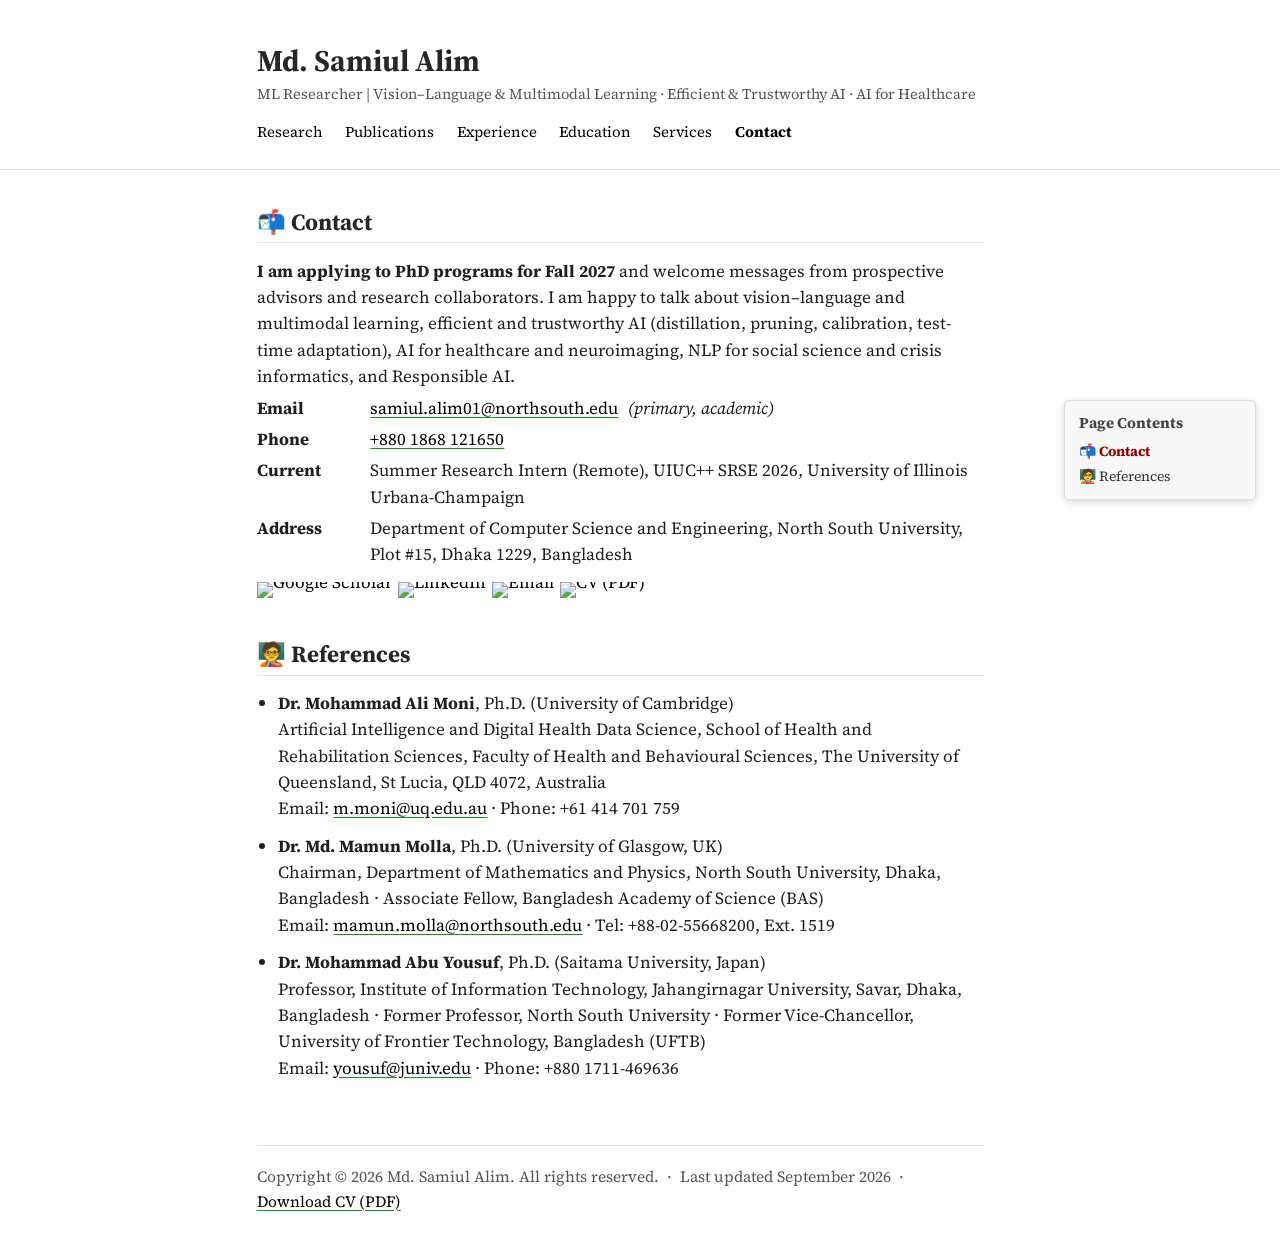
==== commit e68d48ce: "Condense intro to three directions and widen content column Co-Authored-By: Claude Fable 5.1 <norepl" ====
--- a/contact.html
+++ b/contact.html
@@ -9,7 +9,7 @@
     <link rel="preconnect" href="https://fonts.googleapis.com">
     <link rel="preconnect" href="https://fonts.gstatic.com" crossorigin>
     <link href="https://fonts.googleapis.com/css2?family=Source+Serif+4:ital,opsz,wght@0,8..60,400;0,8..60,600;0,8..60,700;1,8..60,400;1,8..60,600&display=swap" rel="stylesheet">
-    <link rel="stylesheet" href="css/styles.css">
+    <link rel="stylesheet" href="css/styles.css?v=20260909c">
 </head>
 <body>
 <div class="wrapper">
@@ -90,6 +90,6 @@
     <h4>Page Contents</h4>
 </div>
 
-<script src="js/main.js"></script>
+<script src="js/main.js?v=20260909c"></script>
 </body>
 </html>
--- a/css/styles.css
+++ b/css/styles.css
@@ -133,6 +133,21 @@
     padding: 0 20px;
 }
 
+/* Wider, percentage-based column on larger screens (as in the reference layout). */
+@media (min-width: 800px) and (max-width: 1199px) {
+    .container {
+        max-width: 78%;
+    }
+}
+
+@media (min-width: 1200px) {
+    .container {
+        max-width: 60%;
+        margin-left: 18.5%;
+        margin-right: auto;
+    }
+}
+
 /* Header / navigation ---------------------------------------------------- */
 .navbar {
     display: flex;
@@ -216,12 +231,22 @@
 }
 
 .directions {
+    list-style: none;
+    counter-reset: dir;
     margin: 0.2rem 0 0.4rem 0;
-    padding-left: 1.6rem;
+    padding-left: 2.1rem;
 }
 
 .directions li {
+    position: relative;
     margin: 0.25rem 0;
+    counter-increment: dir;
+}
+
+.directions li::before {
+    content: "[" counter(dir) "]";
+    position: absolute;
+    left: -2.1rem;
 }
 
 .contact-line {
@@ -505,7 +530,9 @@
     top: 50%;
     right: 24px;
     transform: translateY(-50%);
-    width: 190px;
+    width: 15%;
+    min-width: 170px;
+    max-width: 250px;
     background: var(--panel);
     padding: 10px 12px 6px 14px;
     border: 1px solid #dddddd;
@@ -537,7 +564,7 @@
     color: var(--accent);
 }
 
-@media (min-width: 1280px) {
+@media (min-width: 1200px) {
     #page-contents {
         display: block;
     }
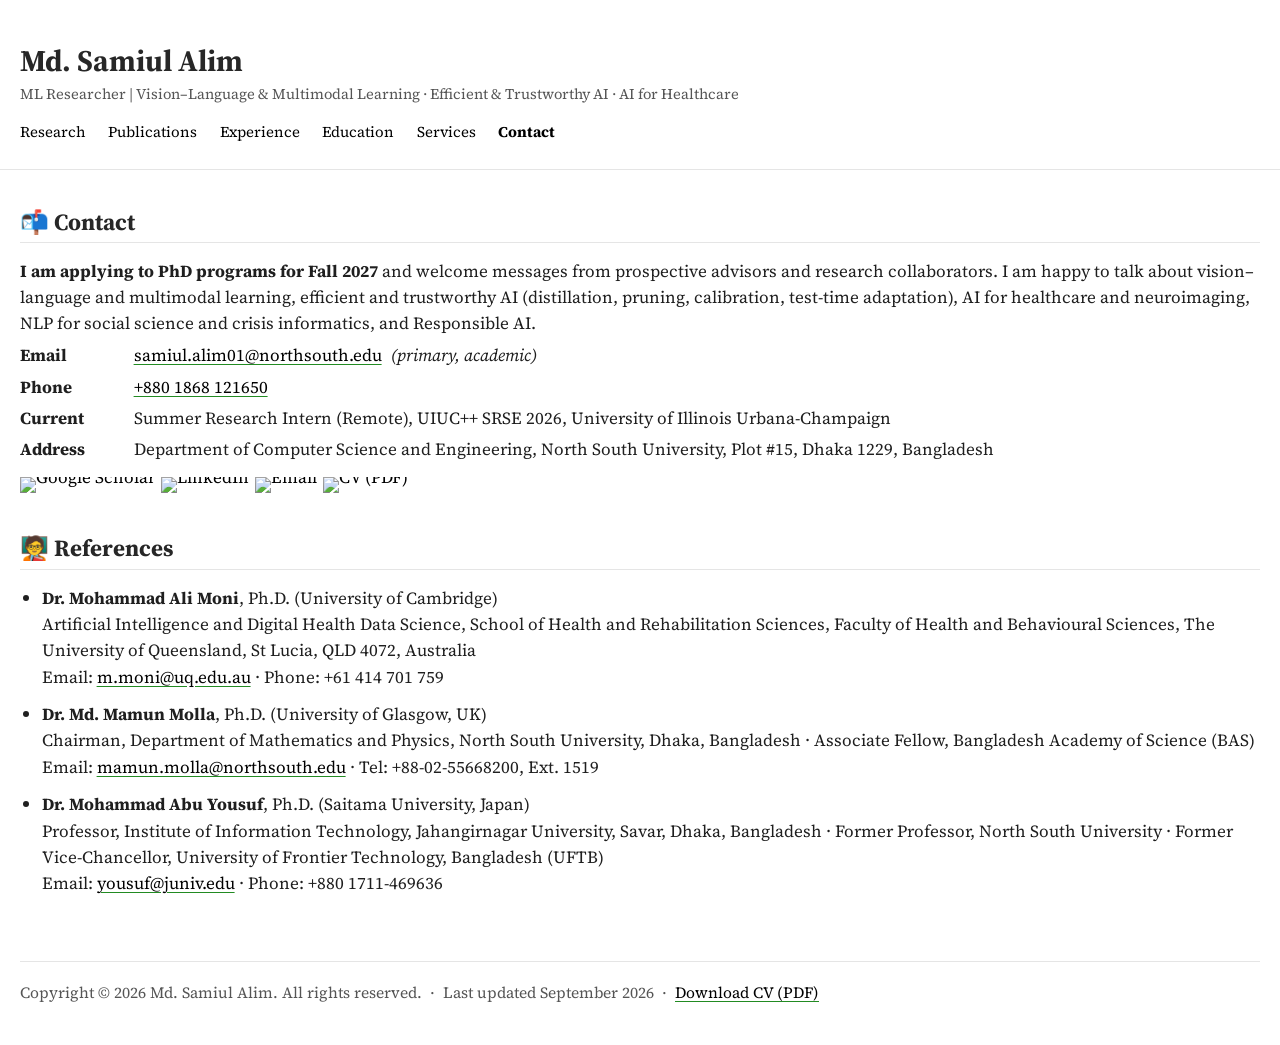
==== commit 07c637ef: "Merge origin/main, keeping updated intro and 1280px layout Take the remote's cache-busted asset link" ====
--- a/contact.html
+++ b/contact.html
@@ -9,7 +9,7 @@
     <link rel="preconnect" href="https://fonts.googleapis.com">
     <link rel="preconnect" href="https://fonts.gstatic.com" crossorigin>
     <link href="https://fonts.googleapis.com/css2?family=Source+Serif+4:ital,opsz,wght@0,8..60,400;0,8..60,600;0,8..60,700;1,8..60,400;1,8..60,600&display=swap" rel="stylesheet">
-    <link rel="stylesheet" href="css/styles.css?v=20260909c">
+    <link rel="stylesheet" href="css/styles.css?v=20260910a">
 </head>
 <body>
 <div class="wrapper">
@@ -90,6 +90,6 @@
     <h4>Page Contents</h4>
 </div>
 
-<script src="js/main.js?v=20260909c"></script>
+<script src="js/main.js?v=20260910a"></script>
 </body>
 </html>
--- a/css/styles.css
+++ b/css/styles.css
@@ -128,24 +128,9 @@
 }
 
 .container {
-    max-width: 820px;
+    max-width: 1280px;
     margin: 0 auto;
     padding: 0 20px;
-}
-
-/* Wider, percentage-based column on larger screens (as in the reference layout). */
-@media (min-width: 800px) and (max-width: 1199px) {
-    .container {
-        max-width: 78%;
-    }
-}
-
-@media (min-width: 1200px) {
-    .container {
-        max-width: 60%;
-        margin-left: 18.5%;
-        margin-right: auto;
-    }
 }
 
 /* Header / navigation ---------------------------------------------------- */
@@ -564,7 +549,7 @@
     color: var(--accent);
 }
 
-@media (min-width: 1200px) {
+@media (min-width: 1720px) {
     #page-contents {
         display: block;
     }
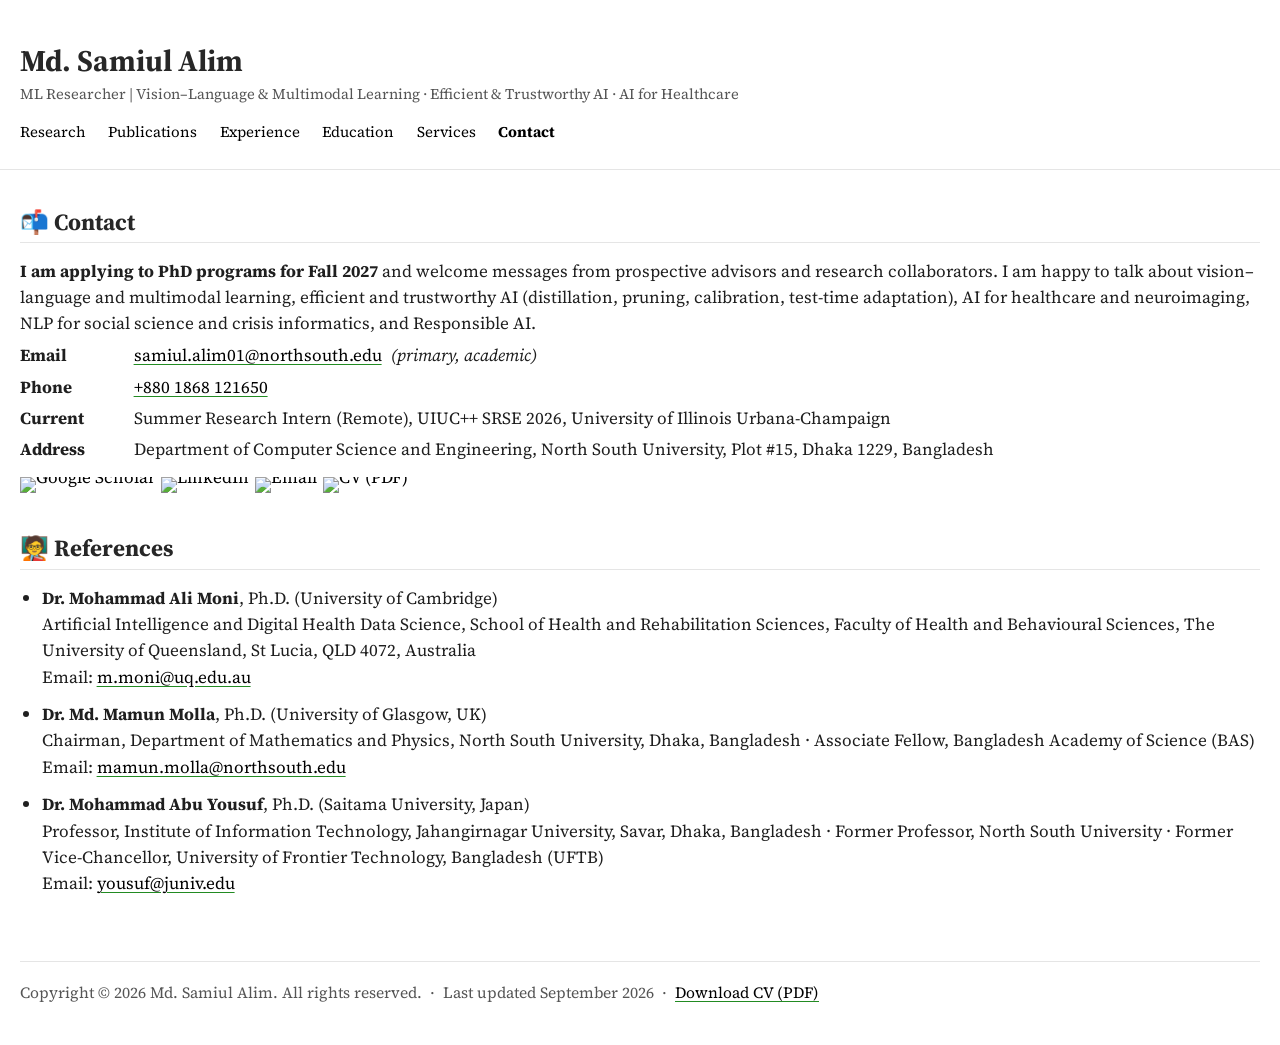
==== commit 6e0ee7f7: "Remove phone numbers from references Co-Authored-By: Claude Fable 5.1 <noreply@anthropic.com>" ====
--- a/contact.html
+++ b/contact.html
@@ -66,19 +66,19 @@
                 <p><b>Dr.&nbsp;Mohammad Ali Moni</b>, Ph.D. (University of Cambridge)<br>
                     Artificial Intelligence and Digital Health Data Science, School of Health and Rehabilitation Sciences,
                     Faculty of Health and Behavioural Sciences, The University of Queensland, St&nbsp;Lucia, QLD&nbsp;4072, Australia<br>
-                    Email: <a href="mailto:m.moni@uq.edu.au">m.moni@uq.edu.au</a> &middot; Phone: +61 414 701 759</p>
+                    Email: <a href="mailto:m.moni@uq.edu.au">m.moni@uq.edu.au</a></p>
             </li>
             <li>
                 <p><b>Dr.&nbsp;Md.&nbsp;Mamun Molla</b>, Ph.D. (University of Glasgow, UK)<br>
                     Chairman, Department of Mathematics and Physics, North South University, Dhaka, Bangladesh &middot;
                     Associate Fellow, Bangladesh Academy of Science (BAS)<br>
-                    Email: <a href="mailto:mamun.molla@northsouth.edu">mamun.molla@northsouth.edu</a> &middot; Tel: +88-02-55668200, Ext.&nbsp;1519</p>
+                    Email: <a href="mailto:mamun.molla@northsouth.edu">mamun.molla@northsouth.edu</a></p>
             </li>
             <li>
                 <p><b>Dr.&nbsp;Mohammad Abu Yousuf</b>, Ph.D. (Saitama University, Japan)<br>
                     Professor, Institute of Information Technology, Jahangirnagar University, Savar, Dhaka, Bangladesh &middot;
                     Former Professor, North South University &middot; Former Vice-Chancellor, University of Frontier Technology, Bangladesh (UFTB)<br>
-                    Email: <a href="mailto:yousuf@juniv.edu">yousuf@juniv.edu</a> &middot; Phone: +880 1711-469636</p>
+                    Email: <a href="mailto:yousuf@juniv.edu">yousuf@juniv.edu</a></p>
             </li>
         </ul>
 
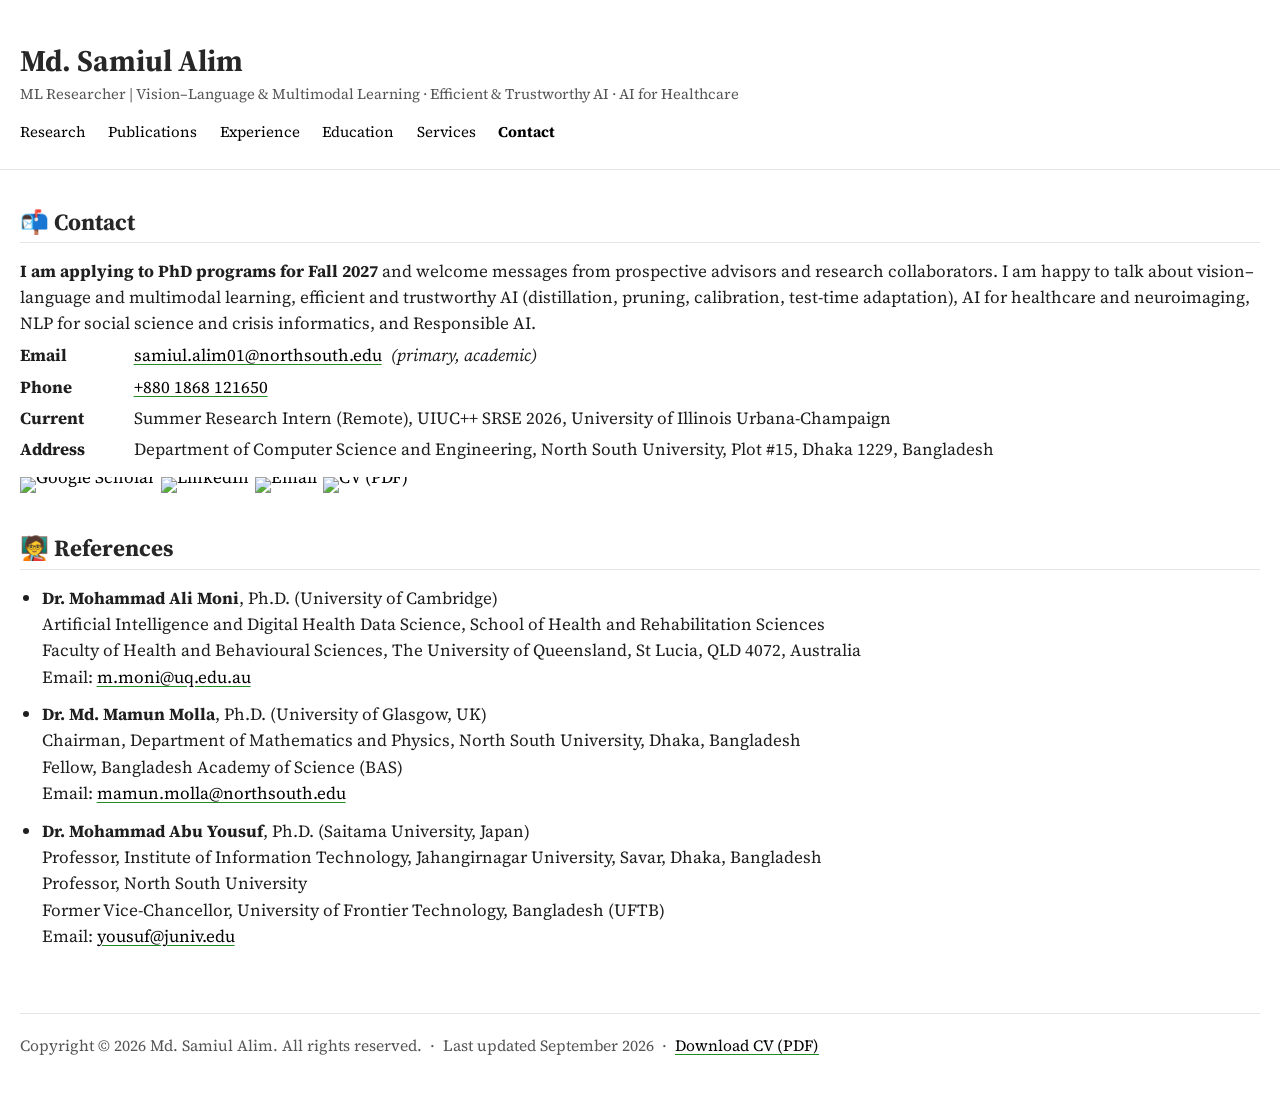
==== commit ddf05826: "Put reference affiliations on separate lines and update titles Co-Authored-By: Claude Fable 5.1 <nor" ====
--- a/contact.html
+++ b/contact.html
@@ -64,20 +64,21 @@
         <ul class="ref-list">
             <li>
                 <p><b>Dr.&nbsp;Mohammad Ali Moni</b>, Ph.D. (University of Cambridge)<br>
-                    Artificial Intelligence and Digital Health Data Science, School of Health and Rehabilitation Sciences,
+                    Artificial Intelligence and Digital Health Data Science, School of Health and Rehabilitation Sciences<br>
                     Faculty of Health and Behavioural Sciences, The University of Queensland, St&nbsp;Lucia, QLD&nbsp;4072, Australia<br>
                     Email: <a href="mailto:m.moni@uq.edu.au">m.moni@uq.edu.au</a></p>
             </li>
             <li>
                 <p><b>Dr.&nbsp;Md.&nbsp;Mamun Molla</b>, Ph.D. (University of Glasgow, UK)<br>
-                    Chairman, Department of Mathematics and Physics, North South University, Dhaka, Bangladesh &middot;
-                    Associate Fellow, Bangladesh Academy of Science (BAS)<br>
+                    Chairman, Department of Mathematics and Physics, North South University, Dhaka, Bangladesh<br>
+                    Fellow, Bangladesh Academy of Science (BAS)<br>
                     Email: <a href="mailto:mamun.molla@northsouth.edu">mamun.molla@northsouth.edu</a></p>
             </li>
             <li>
                 <p><b>Dr.&nbsp;Mohammad Abu Yousuf</b>, Ph.D. (Saitama University, Japan)<br>
-                    Professor, Institute of Information Technology, Jahangirnagar University, Savar, Dhaka, Bangladesh &middot;
-                    Former Professor, North South University &middot; Former Vice-Chancellor, University of Frontier Technology, Bangladesh (UFTB)<br>
+                    Professor, Institute of Information Technology, Jahangirnagar University, Savar, Dhaka, Bangladesh<br>
+                    Professor, North South University<br>
+                    Former Vice-Chancellor, University of Frontier Technology, Bangladesh (UFTB)<br>
                     Email: <a href="mailto:yousuf@juniv.edu">yousuf@juniv.edu</a></p>
             </li>
         </ul>
